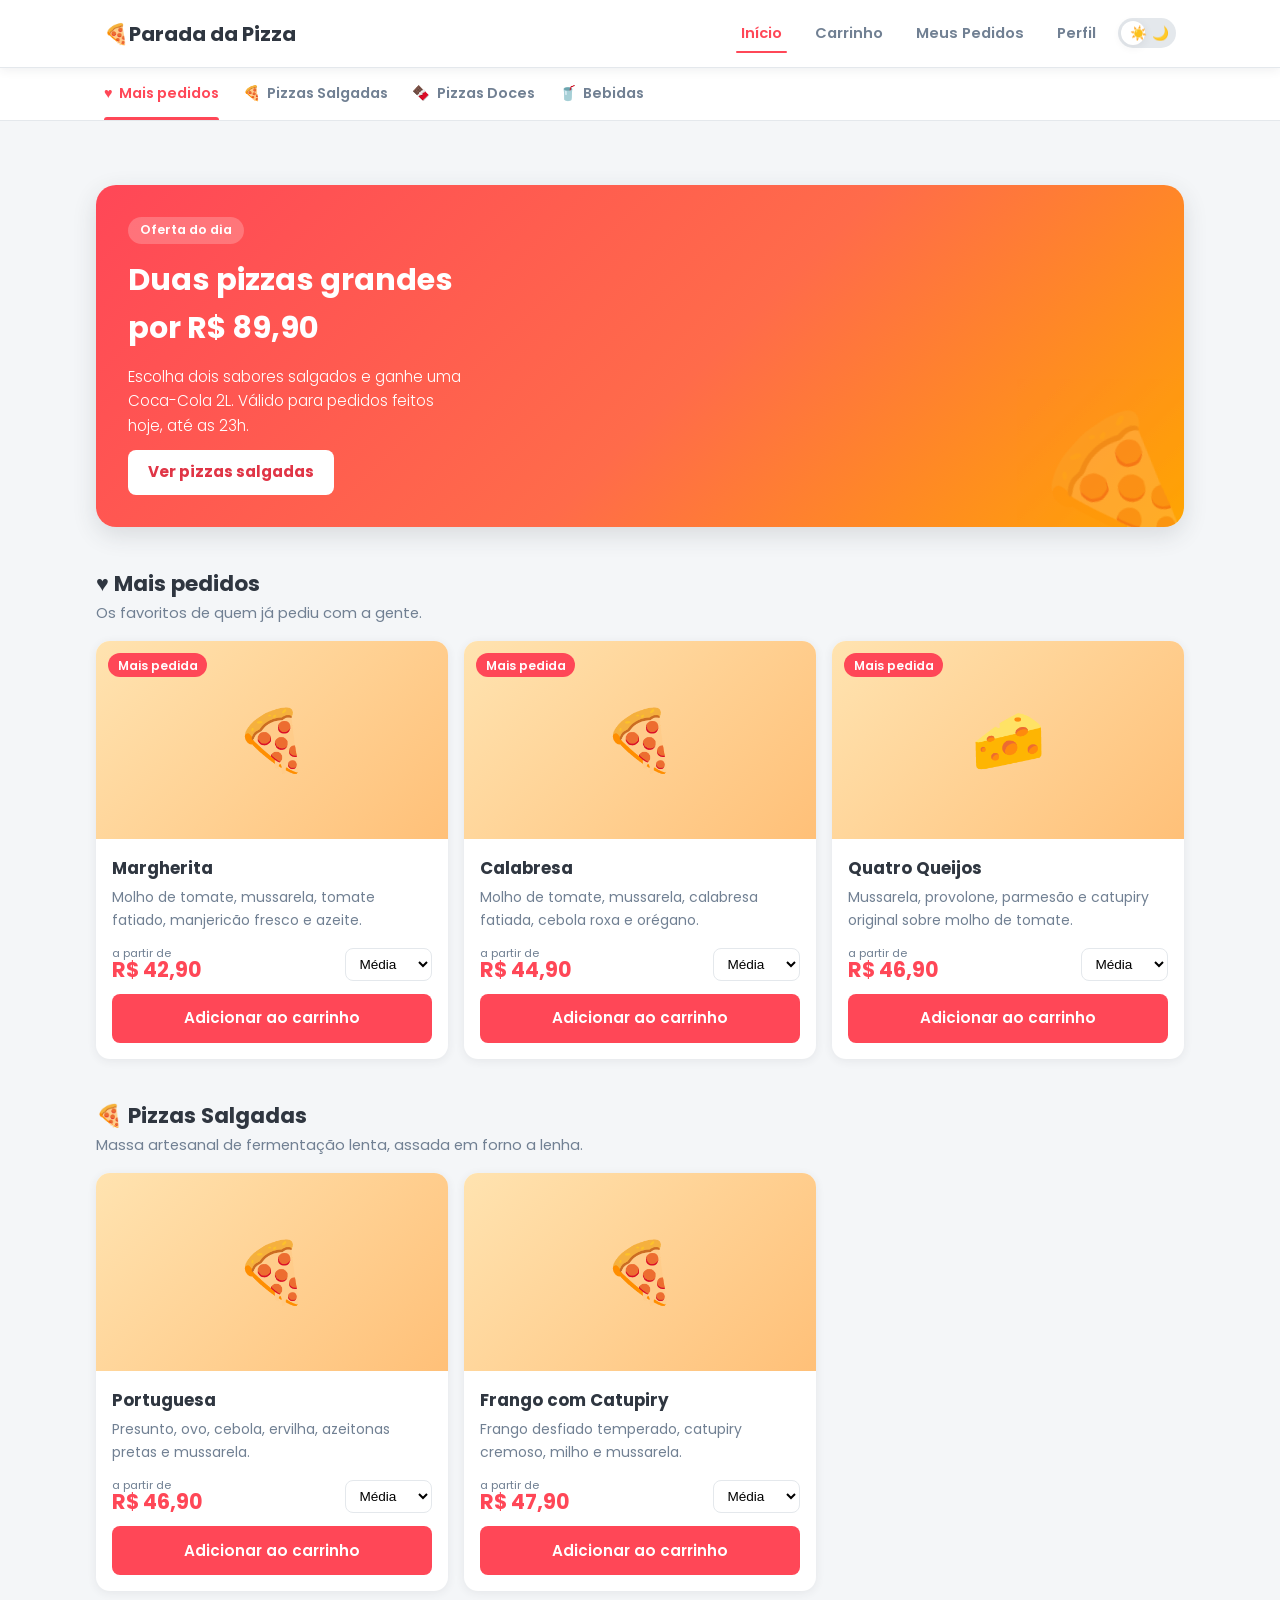
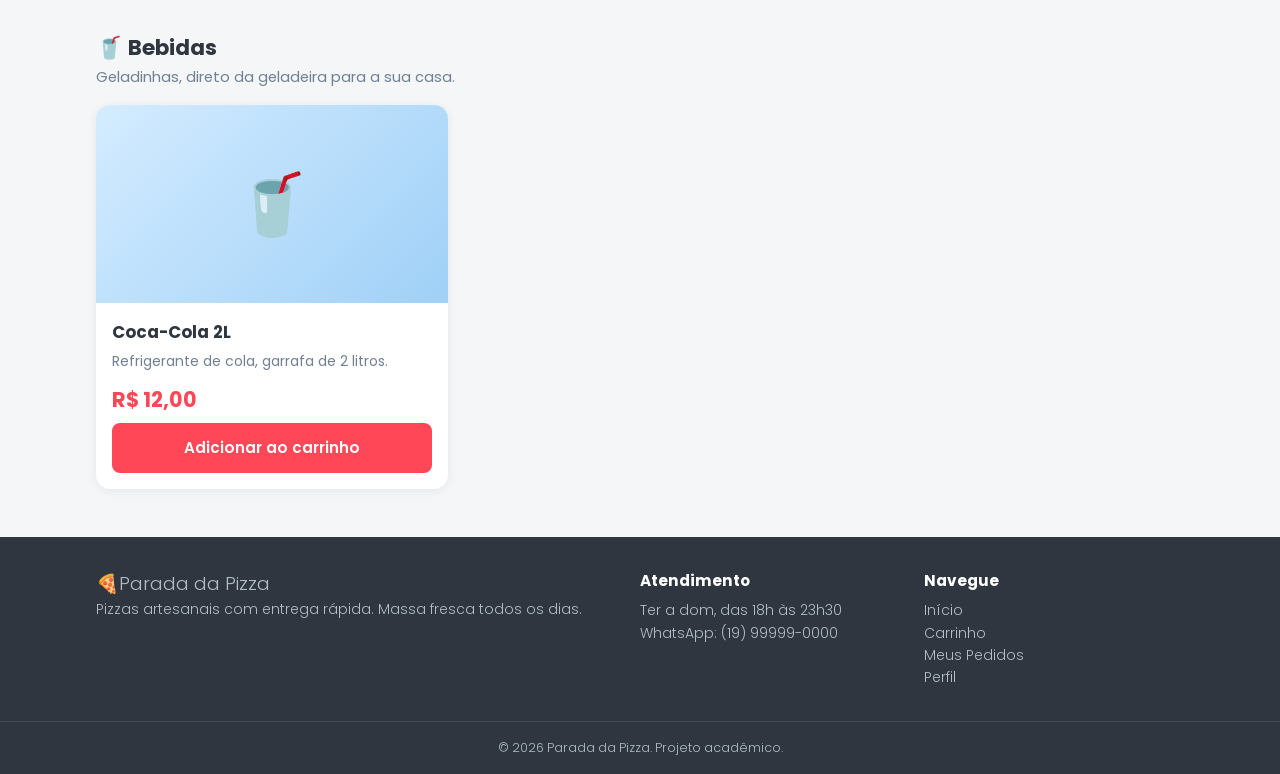
==== Site_Pizzaria/index.html @ c8ff2cda "Pizzaria Versão 2.0" ====
<!DOCTYPE html>
<html lang="pt-BR">

<head>
  <meta charset="UTF-8">
  <meta name="viewport" content="width=device-width, initial-scale=1.0">
  <meta name="description" content="Parada da Pizza - Peça sua pizza favorita com entrega rápida.">
  <title>Parada da Pizza | Cardápio</title>

  <!-- Fonte Poppins (Google Fonts) -->
  <link rel="preconnect" href="https://fonts.googleapis.com">
  <link rel="preconnect" href="https://fonts.gstatic.com" crossorigin>
  <link href="https://fonts.googleapis.com/css2?family=Poppins:wght@300;400;600;700&display=swap" rel="stylesheet">

  <!-- Estilos da aplicação -->
  <link rel="stylesheet" href="style.css">
</head>

<body>

  <!-- =====================================================================
       HEADER / NAVBAR FIXO
       ===================================================================== -->
  <header class="cabecalho">
    <div class="cabecalho__conteudo">
      <a class="logo" href="index.html">🍕Parada da Pizza</a>

      <nav aria-label="Menu principal">
        <ul class="menu__lista">
          <li><a class="menu__link ativo" href="index.html" aria-current="page">Início</a></li>
          <li><a class="menu__link" href="carrinho.html">Carrinho</a></li>
          <li><a class="menu__link" href="pedidos.html">Meus Pedidos</a></li>
          <li><a class="menu__link" href="perfil.html">Perfil</a></li>
          <li class="menu__tema">
            <input type="checkbox" id="tema-escuro" class="tema__input sr-only">
            <label class="tema__botao" for="tema-escuro" title="Alternar tema claro/escuro">
              <span class="sr-only">Alternar tema escuro</span>
              <span aria-hidden="true">☀️</span>
              <span aria-hidden="true">🌙</span>
            </label>
          </li>
        </ul>
      </nav>
    </div>
  </header>

  <!-- =====================================================================
       BARRA DE CATEGORIAS (Rolagem Horizontal estilo iFood)
       ===================================================================== -->
  <nav class="categorias" aria-label="Categorias do cardápio">
    <ul class="categorias__lista">
      <li><a class="categorias__link ativo" href="#mais-pedidos"><span aria-hidden="true">♥</span> Mais pedidos</a></li>
      <li><a class="categorias__link" href="#pizzas-salgadas"><span aria-hidden="true">🍕</span> Pizzas Salgadas</a>
      </li>
      <li><a class="categorias__link" href="#pizzas-doces"><span aria-hidden="true">🍫</span> Pizzas Doces</a></li>
      <li><a class="categorias__link" href="#bebidas"><span aria-hidden="true">🥤</span> Bebidas</a></li>
    </ul>
  </nav>

  <!-- =====================================================================
       CONTEÚDO PRINCIPAL (CARDÁPIO)
       ===================================================================== -->
  <main class="conteudo">

    <!-- BANNER PROMOCIONAL -->
    <section class="banner" aria-labelledby="banner-titulo">
      <span class="banner__selo">Oferta do dia</span>
      <h1 class="banner__titulo" id="banner-titulo">Duas pizzas grandes por R$ 89,90</h1>
      <p class="banner__texto">
        Escolha dois sabores salgados e ganhe uma Coca-Cola 2L. Válido para pedidos feitos hoje, até as 23h.
      </p>
      <a class="banner__cta" href="#pizzas-salgadas">Ver pizzas salgadas</a>
    </section>

    <!-- SEÇÃO: MAIS PEDIDOS -->
    <section class="secao" id="mais-pedidos" aria-labelledby="titulo-mais-pedidos">
      <h2 class="secao__titulo" id="titulo-mais-pedidos">♥ Mais pedidos</h2>
      <p class="secao__subtitulo">Os favoritos de quem já pediu com a gente.</p>

      <div class="produtos-grid">
        <!-- Produto 1 -->
        <article class="produto-card">
          <div class="produto-card__foto" role="img" aria-label="Foto ilustrativa da pizza Margherita">
            <span aria-hidden="true">🍕</span>
            <span class="produto-card__selo">Mais pedida</span>
          </div>
          <div class="produto-card__corpo">
            <h3 class="produto-card__nome">Margherita</h3>
            <p class="produto-card__descricao">Molho de tomate, mussarela, tomate fatiado, manjericão fresco e azeite.
            </p>

            <form class="produto-card__form" action="carrinho.html" method="get">
              <input type="hidden" name="produto_id" value="1">
              <div class="produto-card__linha">
                <p class="produto-card__preco"><small>a partir de</small>R$ 42,90</p>
                <label class="sr-only" for="tam-1">Tamanho</label>
                <select class="select-compacto" id="tam-1" name="tamanho">
                  <option value="media">Média</option>
                  <option value="grande">Grande</option>
                  <option value="familia">Família</option>
                </select>
              </div>
              <button type="submit" class="btn btn--primario btn--bloco">Adicionar ao carrinho</button>
            </form>
          </div>
        </article>

        <!-- Produto 2 -->
        <article class="produto-card">
          <div class="produto-card__foto" role="img" aria-label="Foto ilustrativa da pizza Calabresa">
            <span aria-hidden="true">🍕</span>
            <span class="produto-card__selo">Mais pedida</span>
          </div>
          <div class="produto-card__corpo">
            <h3 class="produto-card__nome">Calabresa</h3>
            <p class="produto-card__descricao">Molho de tomate, mussarela, calabresa fatiada, cebola roxa e orégano.</p>

            <form class="produto-card__form" action="carrinho.html" method="get">
              <input type="hidden" name="produto_id" value="2">
              <div class="produto-card__linha">
                <p class="produto-card__preco"><small>a partir de</small>R$ 44,90</p>
                <label class="sr-only" for="tam-2">Tamanho</label>
                <select class="select-compacto" id="tam-2" name="tamanho">
                  <option value="media">Média</option>
                  <option value="grande">Grande</option>
                  <option value="familia">Família</option>
                </select>
              </div>
              <button type="submit" class="btn btn--primario btn--bloco">Adicionar ao carrinho</button>
            </form>
          </div>
        </article>

        <!-- Produto 3 -->
        <article class="produto-card">
          <div class="produto-card__foto" role="img" aria-label="Foto ilustrativa da pizza Quatro Queijos">
            <span aria-hidden="true">🧀</span>
            <span class="produto-card__selo">Mais pedida</span>
          </div>
          <div class="produto-card__corpo">
            <h3 class="produto-card__nome">Quatro Queijos</h3>
            <p class="produto-card__descricao">Mussarela, provolone, parmesão e catupiry original sobre molho de tomate.
            </p>

            <form class="produto-card__form" action="carrinho.html" method="get">
              <input type="hidden" name="produto_id" value="3">
              <div class="produto-card__linha">
                <p class="produto-card__preco"><small>a partir de</small>R$ 46,90</p>
                <label class="sr-only" for="tam-3">Tamanho</label>
                <select class="select-compacto" id="tam-3" name="tamanho">
                  <option value="media">Média</option>
                  <option value="grande">Grande</option>
                  <option value="familia">Família</option>
                </select>
              </div>
              <button type="submit" class="btn btn--primario btn--bloco">Adicionar ao carrinho</button>
            </form>
          </div>
        </article>
      </div>
    </section>

    <!-- SEÇÃO: PIZZAS SALGADAS -->
    <section class="secao" id="pizzas-salgadas" aria-labelledby="titulo-salgadas">
      <h2 class="secao__titulo" id="titulo-salgadas">🍕 Pizzas Salgadas</h2>
      <p class="secao__subtitulo">Massa artesanal de fermentação lenta, assada em forno a lenha.</p>

      <div class="produtos-grid">
        <!-- Produto 4 -->
        <article class="produto-card">
          <div class="produto-card__foto" role="img" aria-label="Foto ilustrativa da pizza Portuguesa">
            <span aria-hidden="true">🍕</span>
          </div>
          <div class="produto-card__corpo">
            <h3 class="produto-card__nome">Portuguesa</h3>
            <p class="produto-card__descricao">Presunto, ovo, cebola, ervilha, azeitonas pretas e mussarela.</p>

            <form class="produto-card__form" action="carrinho.html" method="get">
              <input type="hidden" name="produto_id" value="4">
              <div class="produto-card__linha">
                <p class="produto-card__preco"><small>a partir de</small>R$ 46,90</p>
                <label class="sr-only" for="tam-4">Tamanho</label>
                <select class="select-compacto" id="tam-4" name="tamanho">
                  <option value="media">Média</option>
                  <option value="grande">Grande</option>
                  <option value="familia">Família</option>
                </select>
              </div>
              <button type="submit" class="btn btn--primario btn--bloco">Adicionar ao carrinho</button>
            </form>
          </div>
        </article>

        <!-- Produto 5 -->
        <article class="produto-card">
          <div class="produto-card__foto" role="img" aria-label="Foto ilustrativa da pizza de Frango com Catupiry">
            <span aria-hidden="true">🍕</span>
          </div>
          <div class="produto-card__corpo">
            <h3 class="produto-card__nome">Frango com Catupiry</h3>
            <p class="produto-card__descricao">Frango desfiado temperado, catupiry cremoso, milho e mussarela.</p>

            <form class="produto-card__form" action="carrinho.html" method="get">
              <input type="hidden" name="produto_id" value="5">
              <div class="produto-card__linha">
                <p class="produto-card__preco"><small>a partir de</small>R$ 47,90</p>
                <label class="sr-only" for="tam-5">Tamanho</label>
                <select class="select-compacto" id="tam-5" name="tamanho">
                  <option value="media">Média</option>
                  <option value="grande">Grande</option>
                  <option value="familia">Família</option>
                </select>
              </div>
              <button type="submit" class="btn btn--primario btn--bloco">Adicionar ao carrinho</button>
            </form>
          </div>
        </article>
      </div>
    </section>

    <!-- SEÇÃO: BEBIDAS -->
    <section class="secao" id="bebidas" aria-labelledby="titulo-bebidas">
      <h2 class="secao__titulo" id="titulo-bebidas">🥤 Bebidas</h2>
      <p class="secao__subtitulo">Geladinhas, direto da geladeira para a sua casa.</p>

      <div class="produtos-grid">
        <!-- Produto 6 -->
        <article class="produto-card">
          <div class="produto-card__foto produto-card__foto--bebida" role="img"
            aria-label="Foto ilustrativa da Coca-Cola 2 litros">
            <span aria-hidden="true">🥤</span>
          </div>
          <div class="produto-card__corpo">
            <h3 class="produto-card__nome">Coca-Cola 2L</h3>
            <p class="produto-card__descricao">Refrigerante de cola, garrafa de 2 litros.</p>

            <form class="produto-card__form" action="carrinho.html" method="get">
              <input type="hidden" name="produto_id" value="10">
              <input type="hidden" name="tamanho" value="unico">
              <p class="produto-card__preco">R$ 12,00</p>
              <button type="submit" class="btn btn--primario btn--bloco">Adicionar ao carrinho</button>
            </form>
          </div>
        </article>
      </div>
    </section>

  </main>

  <!-- =====================================================================
       FOOTER / RODAPÉ
       ===================================================================== -->
  <footer class="rodape">
    <div class="rodape__conteudo">
      <div>
        <p class="rodape__marca">🍕Parada da Pizza</p>
        <p>Pizzas artesanais com entrega rápida. Massa fresca todos os dias.</p>
      </div>
      <div>
        <h3>Atendimento</h3>
        <ul>
          <li>Ter a dom, das 18h às 23h30</li>
          <li>WhatsApp: (19) 99999-0000</li>
        </ul>
      </div>
      <div>
        <h3>Navegue</h3>
        <ul>
          <li><a href="index.html">Início</a></li>
          <li><a href="carrinho.html">Carrinho</a></li>
          <li><a href="pedidos.html">Meus Pedidos</a></li>
          <li><a href="perfil.html">Perfil</a></li>
        </ul>
      </div>
    </div>
    <p class="rodape__direitos">&copy; 2026 Parada da Pizza. Projeto acadêmico.</p>
  </footer>

</body>

</html>
---- Site_Pizzaria/style.css ----
:root {
  --cor-principal: #ff4757;
  --cor-principal-escura: #e03546;
  --cor-principal-suave: #ffe9eb;
  --fundo: #f4f6f8;
  --superficie: #ffffff;
  --texto: #2f3640;
  --texto-suave: #718093;
  --borda: #e4e8ec;
  --raio-sm: 8px;
  --raio-md: 14px;
  --sombra: 0 2px 10px rgba(47, 54, 64, 0.08);
  --altura-header: 96px;
  --largura-max: 1120px;
  --raio-lg: 20px;
  --sombra-forte: 0 8px 24px rgba(47, 54, 64, 0.14);
  --altura-categorias: 52px;
}

*,
*::before,
*::after {
  box-sizing: border-box;
  margin: 0;
  padding: 0;
}

body {
  font-family: 'Poppins', sans-serif;
  font-weight: 400;
  font-size: 1rem;
  line-height: 1.6;
  color: var(--texto);
  background-color: var(--fundo);
  padding-top: var(--altura-header);
}

a {
  color: inherit;
  text-decoration: none;
}

ul {
  list-style: none;
}

.cabecalho {
  position: fixed;
  top: 0;
  left: 0;
  right: 0;
  z-index: 100;
  height: var(--altura-header);
  background-color: var(--superficie);
  border-bottom: 1px solid var(--borda);
  box-shadow: var(--sombra);
}

.cabecalho__conteudo {
  max-width: var(--largura-max);
  height: 100%;
  margin: 0 auto;
  padding: 0 1rem;
  display: flex;
  flex-direction: column;
  align-items: center;
  justify-content: center;
  gap: 0.15rem;
}

.logo {
  font-size: 1.25rem;
  font-weight: 700;
}

.menu__lista {
  display: flex;
  gap: 0.25rem;
}

.menu__link {
  position: relative;
  display: block;
  padding: 0.4rem 0.6rem;
  font-size: 0.82rem;
  font-weight: 600;
  color: var(--texto-suave);
  transition: color 0.2s ease;
}

.menu__link:hover,
.menu__link.ativo {
  color: var(--cor-principal);
}

.menu__link::after {
  content: '';
  position: absolute;
  left: 0.6rem;
  right: 0.6rem;
  bottom: 0;
  height: 2px;
  border-radius: 2px;
  background-color: var(--cor-principal);
  transform: scaleX(0);
  transition: transform 0.2s ease;
}

.menu__link.ativo::after,
.menu__link:hover::after {
  transform: scaleX(1);
}

.conteudo {
  max-width: var(--largura-max);
  margin: 0 auto;
  padding: 3rem 1rem;
  min-height: calc(100vh - var(--altura-header) - 250px);
}

.boas-vindas {
  background-color: var(--superficie);
  padding: 2rem;
  border-radius: var(--raio-md);
  box-shadow: var(--sombra);
  text-align: center;
}

.boas-vindas h1 {
  font-size: 1.5rem;
  margin-bottom: 0.5rem;
  color: var(--cor-principal);
}

.boas-vindas p {
  color: var(--texto-suave);
}

.rodape {
  background-color: var(--texto);
  color: #dfe4ea;
  font-size: 0.875rem;
}

.rodape__conteudo {
  max-width: var(--largura-max);
  margin: 0 auto;
  padding: 2rem 1rem;
  display: grid;
  grid-template-columns: 1fr;
  gap: 1.5rem;
}

.rodape__marca {
  font-size: 1.15rem;
  font-weight: 700;
  color: #ffffff;
}

.rodape h3 {
  margin-bottom: 0.4rem;
  font-size: 0.95rem;
  color: #ffffff;
}

.rodape p,
.rodape li {
  color: #b2bec3;
  font-weight: 300;
}

.rodape a:hover {
  color: #ffffff;
  text-decoration: underline;
}

.rodape__direitos {
  padding: 1rem;
  text-align: center;
  font-size: 0.78rem;
  color: #b2bec3;
  border-top: 1px solid rgba(255, 255, 255, 0.1);
}

@media (min-width: 600px) {
  .rodape__conteudo {
    grid-template-columns: 2fr 1fr 1fr;
  }
}

@media (min-width: 720px) {
  :root {
    --altura-header: 68px;
  }

  .cabecalho__conteudo {
    flex-direction: row;
    justify-content: space-between;
    padding: 0 1.5rem;
  }

  .menu__link {
    padding: 0.5rem 0.9rem;
    font-size: 0.92rem;
  }
}

/* ==========================================================================
   05. BARRA DE CATEGORIAS (estilo iFood)
   Fica grudada logo abaixo do header fixo.
   ========================================================================== */
.categorias {
  position: sticky;
  top: var(--altura-header);
  z-index: 90;
  background-color: var(--superficie);
  border-bottom: 1px solid var(--borda);
}

.categorias__lista {
  max-width: var(--largura-max);
  margin: 0 auto;
  padding: 0 1rem;
  display: flex;
  gap: 1.5rem;
  overflow-x: auto;                 /* rolagem horizontal */
  scroll-behavior: smooth;
  -webkit-overflow-scrolling: touch;
  scrollbar-width: none;            /* Firefox */
}

.categorias__lista::-webkit-scrollbar {
  display: none;                    /* Chrome, Safari e Edge */
}

.categorias__link {
  position: relative;
  flex: 0 0 auto;                   /* impede encolhimento das abas */
  display: inline-flex;
  align-items: center;
  gap: 0.4rem;
  height: var(--altura-categorias);
  font-size: 0.9rem;
  font-weight: 600;
  color: var(--texto-suave);
  white-space: nowrap;
  transition: color 0.2s ease;
}

/* Linha indicadora colorida sob a aba selecionada */
.categorias__link::after {
  content: '';
  position: absolute;
  left: 0;
  right: 0;
  bottom: 0;
  height: 3px;
  border-radius: 3px 3px 0 0;
  background-color: var(--cor-principal);
  transform: scaleX(0);
  transition: transform 0.25s ease;
}

.categorias__link:hover,
.categorias__link.ativo {
  color: var(--cor-principal);
}

.categorias__link:hover::after,
.categorias__link.ativo::after {
  transform: scaleX(1);
}


/* ==========================================================================
   08. BANNER PROMOCIONAL
   ========================================================================== */
.banner {
  position: relative;
  overflow: hidden;
  display: flex;
  flex-direction: column;
  align-items: flex-start;
  gap: 0.75rem;
  padding: 1.5rem;
  border-radius: var(--raio-lg);
  color: #ffffff;
  background: linear-gradient(135deg, #ff4757 0%, #ff6b4a 55%, #ffa502 100%);
  box-shadow: 0 8px 24px rgba(47, 54, 64, 0.14);
  margin-top: 1rem;
}

.banner::after {
  content: '🍕';
  position: absolute;
  right: -0.5rem;
  bottom: -1.5rem;
  font-size: 8rem;
  line-height: 1;
  opacity: 0.25;
  transform: rotate(-15deg);
  pointer-events: none;
}

.banner__selo {
  padding: 0.2rem 0.75rem;
  border-radius: 999px;
  background-color: rgba(255, 255, 255, 0.22);
  font-size: 0.8rem;
  font-weight: 600;
}

.banner__titulo {
  font-size: 1.5rem;
  max-width: 18ch;
}

.banner__texto {
  max-width: 38ch;
  font-size: 0.95rem;
  font-weight: 300;
}

.banner__cta {
  position: relative;
  z-index: 1;
  padding: 0.65rem 1.25rem;
  border-radius: var(--raio-sm);
  background-color: #ffffff;
  color: var(--cor-principal-escura);
  font-weight: 700;
  font-size: 0.95rem;
  transition: transform 0.2s ease;
}

.banner__cta:hover {
  transform: translateY(-2px);
}

/* Ajustes de Media Query para telas maiores */
@media (min-width: 600px) {
  .banner {
    padding: 2rem;
  }
  .banner__titulo {
    font-size: 1.9rem;
  }
}

@media (min-width: 720px) {
  .categorias__lista {
    padding: 0 1.5rem;
  }
}

/* ==========================================================================
   09. GRID DO CARDÁPIO (cards de produto)
   Mobile: 1 coluna | Tablet: 2 colunas | Desktop: 3 colunas
   ========================================================================== */
.produtos-grid {
  display: grid;
  grid-template-columns: 1fr;
  gap: 1rem;
}

.produto-card {
  display: flex;
  flex-direction: column;
  overflow: hidden;
  background-color: var(--superficie);
  border-radius: var(--raio-md);
  box-shadow: var(--sombra);
  transition: transform 0.2s ease, box-shadow 0.2s ease;
}

.produto-card:hover {
  transform: translateY(-3px);
  box-shadow: var(--sombra-forte);
}

/* Placeholder da foto do produto */
.produto-card__foto {
  position: relative;
  display: grid;
  place-items: center;
  aspect-ratio: 16 / 9;
  font-size: 3.75rem;
  background: linear-gradient(135deg, #ffe3b0, #ffc078);
}

.produto-card__foto--doce {
  background: linear-gradient(135deg, #ffd6e0, #f5a3b8);
}

.produto-card__foto--bebida {
  background: linear-gradient(135deg, #d4ecff, #9fd0f7);
}

.produto-card__selo {
  position: absolute;
  top: 0.75rem;
  left: 0.75rem;
  padding: 0.15rem 0.6rem;
  border-radius: 999px;
  background-color: var(--cor-principal);
  color: #ffffff;
  font-size: 0.75rem;
  font-weight: 600;
}

.produto-card__corpo {
  display: flex;
  flex-direction: column;
  flex: 1;
  padding: 1rem;
}

.produto-card__nome {
  font-size: 1.05rem;
}

.produto-card__descricao {
  margin: 0.25rem 0 1rem;
  color: var(--texto-suave);
  font-size: 0.875rem;
}

.produto-card__form {
  margin-top: auto;
  display: flex;
  flex-direction: column;
  gap: 0.75rem;
}

.produto-card__linha {
  display: flex;
  align-items: center;
  justify-content: space-between;
  gap: 0.75rem;
}

.produto-card__preco {
  font-size: 1.3rem;
  font-weight: 700;
  color: var(--cor-principal);
  line-height: 1.1;
}

.produto-card__preco small {
  display: block;
  font-size: 0.7rem;
  font-weight: 400;
  color: var(--texto-suave);
}


/* ==========================================================================
   10. SELECTS COMPACTOS (usados nos cards de produto)
   ========================================================================== */
.select-compacto {
  width: auto;
  padding: 0.45rem 0.6rem;
  border: 1.5px solid var(--borda);
  border-radius: var(--raio-sm);
  background-color: var(--superficie);
  font-size: 0.85rem;
  transition: border-color 0.2s ease, box-shadow 0.2s ease;
}

.select-compacto:focus {
  outline: none;
  border-color: var(--cor-principal);
  box-shadow: 0 0 0 3px var(--cor-principal-suave);
}

/* ==========================================================================
   10.1 BASE COMPARTILHADA (utilitários, cartões, formulários e botões)
   Classes usadas por carrinho.html, pedidos.html e perfil.html.
   ========================================================================== */
.sr-only {
  position: absolute;
  width: 1px;
  height: 1px;
  padding: 0;
  margin: -1px;
  overflow: hidden;
  clip: rect(0, 0, 0, 0);
  white-space: nowrap;
  border: 0;
}

.pagina-titulo {
  margin-bottom: 1.5rem;
}

.pagina-titulo h1 {
  font-size: 1.6rem;
  line-height: 1.25;
}

.pagina-titulo p {
  margin-top: 0.25rem;
  color: var(--texto-suave);
}

.secao {
  margin-top: 2.5rem;
  scroll-margin-top: calc(var(--altura-header) + var(--altura-categorias) + 1rem);
}

.secao__titulo {
  font-size: 1.35rem;
}

.secao__subtitulo {
  margin-bottom: 1rem;
  color: var(--texto-suave);
  font-size: 0.92rem;
}

.cartao {
  padding: 1.25rem;
  background-color: var(--superficie);
  border-radius: var(--raio-md);
  box-shadow: var(--sombra);
}

.subtitulo-bloco {
  margin-bottom: 1rem;
  font-size: 1.05rem;
  font-weight: 700;
}

/* ----- Campos de formulário ----- */
.campo {
  display: flex;
  flex-direction: column;
  gap: 0.35rem;
}

.campo label {
  font-size: 0.85rem;
  font-weight: 600;
}

.campo input,
.campo select,
.campo textarea {
  width: 100%;
  padding: 0.7rem 0.85rem;
  border: 1.5px solid var(--borda);
  border-radius: var(--raio-sm);
  background-color: var(--superficie);
  font: inherit;
  font-size: 0.92rem;
  color: var(--texto);
  transition: border-color 0.2s ease, box-shadow 0.2s ease;
}

.campo textarea {
  min-height: 96px;
  resize: vertical;
}

.campo input:focus,
.campo select:focus,
.campo textarea:focus {
  outline: none;
  border-color: var(--cor-principal);
  box-shadow: 0 0 0 3px var(--cor-principal-suave);
}

.campo small {
  font-size: 0.78rem;
  color: var(--texto-suave);
}

/* ----- Botões ----- */
.btn {
  display: inline-flex;
  align-items: center;
  justify-content: center;
  gap: 0.4rem;
  padding: 0.65rem 1.25rem;
  border: 2px solid transparent;
  border-radius: var(--raio-sm);
  font: inherit;
  font-size: 0.95rem;
  font-weight: 600;
  cursor: pointer;
  transition: background-color 0.2s ease, border-color 0.2s ease, color 0.2s ease, transform 0.2s ease;
}

.btn:focus-visible {
  outline: 3px solid var(--cor-principal-suave);
  outline-offset: 2px;
}

.btn--primario {
  background-color: var(--cor-principal);
  color: #ffffff;
}

.btn--primario:hover {
  background-color: var(--cor-principal-escura);
}

.btn--secundario {
  background-color: transparent;
  border-color: var(--cor-principal);
  color: var(--cor-principal);
}

.btn--secundario:hover {
  background-color: var(--cor-principal-suave);
}

.btn--neutro {
  background-color: transparent;
  border-color: var(--borda);
  color: var(--texto-suave);
}

.btn--neutro:hover {
  border-color: var(--texto-suave);
  color: var(--texto);
}

.btn--bloco {
  width: 100%;
}

.btn--grande {
  padding: 0.9rem 1.5rem;
  font-size: 1.05rem;
}

.btn--pequeno {
  padding: 0.4rem 0.9rem;
  font-size: 0.82rem;
}

/* ==========================================================================
   11. CARRINHO (carrinho.html)
   ========================================================================== */
.carrinho-layout {
  display: grid;
  grid-template-columns: 1fr;
  gap: 1.25rem;
}

.carrinho-coluna {
  display: flex;
  flex-direction: column;
  gap: 1.25rem;
}

/* ----- Lista de itens do carrinho ----- */
.lista-itens {
  display: flex;
  flex-direction: column;
  gap: 0.75rem;
}

/* Mobile: 2 linhas  ->  [foto | info]  /  [quantidade | subtotal] */
.item-carrinho {
  display: grid;
  grid-template-columns: 72px 1fr;
  grid-template-areas:
    "foto info"
    "qtd  subtotal";
  gap: 0.75rem 1rem;
  align-items: center;
  padding: 0.9rem;
  border: 1px solid var(--borda);
  border-radius: var(--raio-md);
}

.item-carrinho__foto {
  grid-area: foto;
  display: grid;
  place-items: center;
  width: 72px;
  height: 72px;
  border-radius: var(--raio-sm);
  font-size: 2.25rem;
  background: linear-gradient(135deg, #ffe3b0, #ffc078);
}

.item-carrinho__foto--bebida {
  background: linear-gradient(135deg, #d4ecff, #9fd0f7);
}

.item-carrinho__info {
  grid-area: info;
}

.item-carrinho__nome {
  font-size: 1rem;
  font-weight: 600;
}

.item-carrinho__tamanho {
  margin-top: 0.2rem;
  display: flex;
  align-items: center;
  gap: 0.5rem;
  font-size: 0.82rem;
  color: var(--texto-suave);
}

.item-carrinho__remover {
  display: inline-block;
  margin-top: 0.35rem;
  font-size: 0.8rem;
  font-weight: 600;
  color: var(--cor-principal);
}

.item-carrinho__remover:hover {
  text-decoration: underline;
}

.item-carrinho__qtd {
  grid-area: qtd;
  display: flex;
  align-items: center;
  gap: 0.5rem;
  font-size: 0.85rem;
}

.item-carrinho__qtd input {
  width: 4.25rem;
  padding: 0.45rem 0.5rem;
  border: 1.5px solid var(--borda);
  border-radius: var(--raio-sm);
  text-align: center;
}

.item-carrinho__qtd input:focus {
  outline: none;
  border-color: var(--cor-principal);
  box-shadow: 0 0 0 3px var(--cor-principal-suave);
}

.item-carrinho__subtotal {
  grid-area: subtotal;
  justify-self: end;
  text-align: right;
  font-size: 1.05rem;
  font-weight: 700;
}

.item-carrinho__subtotal small {
  display: block;
  font-size: 0.72rem;
  font-weight: 400;
  color: var(--texto-suave);
}

.link-continuar {
  display: inline-block;
  margin-top: 1rem;
  font-size: 0.9rem;
  font-weight: 600;
  color: var(--cor-principal);
}

.link-continuar:hover {
  text-decoration: underline;
}

/* ----- Endereço de entrega (resumo no topo) ----- */
.entrega-info {
  display: flex;
  flex-wrap: wrap;
  align-items: center;
  justify-content: space-between;
  gap: 0.5rem;
  font-size: 0.9rem;
}

.entrega-info strong {
  display: block;
}

.entrega-info span {
  color: var(--texto-suave);
}

.entrega-info a {
  font-weight: 600;
  color: var(--cor-principal);
}

/* ----- Forma de pagamento ----- */
.pagamento__opcoes {
  display: flex;
  flex-direction: column;
  gap: 0.6rem;
  border: 0;
}

.pagamento__opcoes legend {
  margin-bottom: 0.75rem;
  padding: 0;
  font-size: 1.05rem;
  font-weight: 700;
}

.opcao-pagamento {
  display: flex;
  align-items: center;
  gap: 0.75rem;
  padding: 0.8rem 1rem;
  border: 1.5px solid var(--borda);
  border-radius: var(--raio-sm);
  cursor: pointer;
  font-weight: 600;
  transition: border-color 0.2s ease, background-color 0.2s ease;
}

.opcao-pagamento input {
  width: 1.1rem;
  height: 1.1rem;
  accent-color: var(--cor-principal);
}

.opcao-pagamento small {
  display: block;
  font-weight: 400;
  color: var(--texto-suave);
  font-size: 0.78rem;
}

/* Destaca a opção selecionada */
.opcao-pagamento:has(input:checked) {
  border-color: var(--cor-principal);
  background-color: var(--cor-principal-suave);
}

/* Campo de troco condicional */
.campo-troco {
  display: none;
  margin-top: 0.25rem;
}

.pagamento:has(#pg-dinheiro:checked) .campo-troco {
  display: flex;
}

/* ----- Resumo financeiro ----- */
.resumo__linha {
  display: flex;
  justify-content: space-between;
  padding: 0.45rem 0;
  font-size: 0.95rem;
}

.resumo__linha dt {
  color: var(--texto-suave);
}

.resumo__linha dd {
  font-weight: 600;
}

.resumo__total {
  margin-top: 0.5rem;
  padding-top: 0.9rem;
  border-top: 2px dashed var(--borda);
  font-size: 1.2rem;
}

.resumo__total dt {
  color: var(--texto);
  font-weight: 700;
}

.resumo__total dd {
  color: var(--cor-principal);
  font-weight: 700;
}

.resumo__nota {
  margin-top: 0.75rem;
  text-align: center;
  font-size: 0.78rem;
  color: var(--texto-suave);
}

/* ----- Ajustes Responsivos do Carrinho (Media Queries) ----- */
@media (min-width: 600px) {
  .item-carrinho {
    grid-template-columns: 80px 1fr auto 110px;
    grid-template-areas: "foto info qtd subtotal";
  }

  .item-carrinho__foto {
    width: 80px;
    height: 80px;
  }
}

@media (min-width: 960px) {
  .carrinho-layout {
    grid-template-columns: 1fr 360px;
    align-items: start;
  }

  .resumo-lateral {
    position: sticky;
    top: calc(var(--altura-header) + 1.25rem);
  }
}

/* ==========================================================================
   09.1 GRID DO CARDÁPIO - colunas por tamanho de tela
   ========================================================================== */
@media (min-width: 600px) {
  .produtos-grid {
    grid-template-columns: repeat(2, 1fr);
  }
}

@media (min-width: 960px) {
  .produtos-grid {
    grid-template-columns: repeat(3, 1fr);
  }
}

/* ==========================================================================
   12. MEUS PEDIDOS (pedidos.html)
   ========================================================================== */
.pedidos {
  display: flex;
  flex-direction: column;
  gap: 1.25rem;
}

/* ----- Filtros (somente CSS: radios + :has) ----- */
.pedidos__filtros {
  min-width: 0;
  border: 0;
  display: flex;
  gap: 0.5rem;
  overflow-x: auto;
  scrollbar-width: none;
}

.pedidos__filtros::-webkit-scrollbar {
  display: none;
}

.filtro {
  flex: 0 0 auto;
  padding: 0.45rem 1rem;
  border: 1.5px solid var(--borda);
  border-radius: 999px;
  background-color: var(--superficie);
  font-size: 0.85rem;
  font-weight: 600;
  color: var(--texto-suave);
  cursor: pointer;
  transition: border-color 0.2s ease, background-color 0.2s ease, color 0.2s ease;
}

.filtro:hover {
  color: var(--cor-principal);
}

.filtro:has(input:checked) {
  border-color: var(--cor-principal);
  background-color: var(--cor-principal);
  color: #ffffff;
}

.filtro:has(input:focus-visible) {
  box-shadow: 0 0 0 3px var(--cor-principal-suave);
}

.pedidos:has(#filtro-andamento:checked) .pedido:not([data-status="andamento"]),
.pedidos:has(#filtro-entregue:checked) .pedido:not([data-status="entregue"]),
.pedidos:has(#filtro-cancelado:checked) .pedido:not([data-status="cancelado"]) {
  display: none;
}

.pedidos__lista {
  display: flex;
  flex-direction: column;
  gap: 1.25rem;
}

/* ----- Cartão de pedido ----- */
.pedido__cabecalho {
  display: flex;
  flex-wrap: wrap;
  align-items: center;
  justify-content: space-between;
  gap: 0.5rem;
  padding-bottom: 0.9rem;
  border-bottom: 1px solid var(--borda);
}

.pedido__numero {
  font-size: 1.05rem;
  font-weight: 700;
}

.pedido__data {
  display: block;
  font-size: 0.82rem;
  font-weight: 400;
  color: var(--texto-suave);
}

.selo-status {
  padding: 0.2rem 0.8rem;
  border-radius: 999px;
  font-size: 0.78rem;
  font-weight: 600;
}

.selo-status--andamento {
  background-color: #fff3dc;
  color: #b36b00;
}

.selo-status--entregue {
  background-color: #e3f9ec;
  color: #1e8a4c;
}

.selo-status--cancelado {
  background-color: var(--cor-principal-suave);
  color: var(--cor-principal-escura);
}

/* ----- Linha do tempo do pedido ----- */
.etapas {
  display: grid;
  grid-template-columns: repeat(4, 1fr);
  margin: 1.25rem 0 0.5rem;
}

.etapas li {
  position: relative;
  padding-top: 2rem;
  text-align: center;
  font-size: 0.74rem;
  font-weight: 600;
  line-height: 1.3;
  color: var(--texto-suave);
}

.etapas li::before {
  content: '';
  position: absolute;
  top: 0;
  left: 50%;
  z-index: 1;
  width: 22px;
  height: 22px;
  border-radius: 50%;
  background-color: var(--borda);
  color: #ffffff;
  font-size: 0.7rem;
  line-height: 22px;
  transform: translateX(-50%);
}

.etapas li::after {
  content: '';
  position: absolute;
  top: 10px;
  left: -50%;
  width: 100%;
  height: 2px;
  background-color: var(--borda);
}

.etapas li:first-child::after {
  display: none;
}

.etapa--ok {
  color: var(--texto);
}

.etapa--ok::before {
  content: '✓';
  background-color: #2ed573;
}

.etapa--ok::after,
.etapa--atual::after {
  background-color: #2ed573;
}

.etapa--atual {
  color: var(--cor-principal);
}

.etapa--atual::before {
  background-color: var(--cor-principal);
  box-shadow: 0 0 0 4px var(--cor-principal-suave);
}

.pedido__aviso {
  margin: 1rem 0 0.5rem;
  padding: 0.7rem 0.9rem;
  border-radius: var(--raio-sm);
  background-color: var(--fundo);
  font-size: 0.85rem;
  color: var(--texto-suave);
}

/* ----- Itens e resumo do pedido ----- */
.pedido__corpo {
  display: grid;
  grid-template-columns: 1fr;
  gap: 1rem;
  margin-top: 0.75rem;
}

.pedido__itens li {
  display: flex;
  justify-content: space-between;
  gap: 1rem;
  padding: 0.4rem 0;
  font-size: 0.92rem;
}

.pedido__itens small {
  display: block;
  font-size: 0.78rem;
  color: var(--texto-suave);
}

.pedido__itens span:last-child {
  font-weight: 600;
  white-space: nowrap;
}

.pedido__detalhes {
  padding: 0.9rem;
  border-radius: var(--raio-sm);
  background-color: var(--fundo);
  font-size: 0.85rem;
}

.pedido__detalhes div {
  display: flex;
  justify-content: space-between;
  gap: 1rem;
  padding: 0.2rem 0;
}

.pedido__detalhes dt {
  color: var(--texto-suave);
}

.pedido__detalhes dd {
  font-weight: 600;
  text-align: right;
}

.pedido__detalhes .pedido__total {
  margin-top: 0.4rem;
  padding-top: 0.6rem;
  border-top: 2px dashed var(--borda);
  font-size: 1rem;
}

.pedido__total dd {
  color: var(--cor-principal);
  font-weight: 700;
}

.pedido__acoes {
  display: flex;
  flex-wrap: wrap;
  gap: 0.5rem;
  margin-top: 1rem;
}

/* ==========================================================================
   13. PERFIL (perfil.html)
   ========================================================================== */
.perfil-layout {
  display: grid;
  grid-template-columns: 1fr;
  gap: 1.25rem;
}

.perfil-coluna {
  display: flex;
  flex-direction: column;
  gap: 1.25rem;
}

.form-grid {
  display: grid;
  grid-template-columns: 1fr;
  gap: 1rem;
}

.campo--cheio {
  grid-column: 1 / -1;
}

.form-acoes {
  display: flex;
  flex-wrap: wrap;
  gap: 0.5rem;
  margin-top: 1.25rem;
}

/* ----- Cartão do usuário ----- */
.perfil-usuario {
  text-align: center;
}

.avatar {
  display: grid;
  place-items: center;
  width: 88px;
  height: 88px;
  margin: 0 auto 0.75rem;
  border-radius: 50%;
  background: linear-gradient(135deg, #ff4757 0%, #ff6b4a 55%, #ffa502 100%);
  color: #ffffff;
  font-size: 2rem;
  font-weight: 700;
}

.perfil-usuario h2 {
  font-size: 1.15rem;
}

.perfil-usuario p {
  font-size: 0.85rem;
  color: var(--texto-suave);
}

.perfil-estatisticas {
  display: flex;
  justify-content: space-around;
  margin-top: 1rem;
  padding-top: 1rem;
  border-top: 1px solid var(--borda);
}

.perfil-estatisticas strong {
  display: block;
  font-size: 1.25rem;
  color: var(--cor-principal);
}

.perfil-estatisticas span {
  font-size: 0.78rem;
  color: var(--texto-suave);
}

/* ----- Endereços ----- */
.enderecos-lista {
  display: flex;
  flex-direction: column;
  gap: 0.6rem;
  border: 0;
}

.enderecos-lista .opcao-pagamento {
  align-items: flex-start;
}

.endereco__acoes {
  margin-left: auto;
  align-self: center;
  font-size: 0.8rem;
  font-weight: 600;
  color: var(--cor-principal);
}

.endereco__acoes:hover {
  text-decoration: underline;
}

.novo-endereco {
  margin-top: 1rem;
  padding-top: 1rem;
  border-top: 1px solid var(--borda);
}

.novo-endereco summary {
  cursor: pointer;
  font-size: 0.92rem;
  font-weight: 600;
  color: var(--cor-principal);
}

.novo-endereco summary:hover {
  text-decoration: underline;
}

.novo-endereco[open] summary {
  margin-bottom: 1rem;
}

/* ----- Preferências ----- */
.opcao-check {
  display: flex;
  align-items: flex-start;
  gap: 0.7rem;
  padding: 0.5rem 0;
  font-size: 0.9rem;
  font-weight: 600;
  cursor: pointer;
}

.opcao-check input {
  width: 1.1rem;
  height: 1.1rem;
  margin-top: 0.2rem;
  accent-color: var(--cor-principal);
}

.opcao-check small {
  display: block;
  font-weight: 400;
  font-size: 0.78rem;
  color: var(--texto-suave);
}

.conta-acoes {
  display: flex;
  flex-direction: column;
  gap: 0.6rem;
}

/* ----- Ajustes Responsivos (Pedidos e Perfil) ----- */
@media (min-width: 600px) {
  .form-grid {
    grid-template-columns: repeat(2, 1fr);
  }
}

@media (min-width: 720px) {
  .pedido__corpo {
    grid-template-columns: 1.4fr 1fr;
    gap: 1.5rem;
  }

  .etapas li {
    font-size: 0.82rem;
  }
}

@media (min-width: 960px) {
  .perfil-layout {
    grid-template-columns: 1fr 360px;
    align-items: start;
  }

  .perfil-lateral {
    position: sticky;
    top: calc(var(--altura-header) + 1.25rem);
  }
}


/* ==========================================================================
   14. MODO ESCURO COM BOTÃO (somente CSS, sem JavaScript)
   Um checkbox escondido (#tema-escuro) guarda o estado; o seletor :has()
   aplica o tema escuro na página inteira quando ele está marcado.
   O <label> do checkbox é o botão com ☀️ (claro) e 🌙 (escuro).
   ========================================================================== */
.menu__tema {
  display: flex;
  align-items: center;
  margin-left: 0.25rem;
}

.tema__botao {
  position: relative;
  display: inline-flex;
  align-items: center;
  justify-content: space-between;
  width: 58px;
  height: 30px;
  padding: 0 7px;
  border-radius: 999px;
  background-color: var(--borda);
  font-size: 0.85rem;
  line-height: 1;
  cursor: pointer;
  user-select: none;
  transition: background-color 0.25s ease;
}

/* Bolinha que desliza para trás do ícone ativo */
.tema__botao::before {
  content: '';
  position: absolute;
  top: 3px;
  left: 3px;
  width: 24px;
  height: 24px;
  border-radius: 50%;
  background-color: var(--superficie);
  box-shadow: var(--sombra);
  transition: transform 0.25s ease;
}

.tema__botao span {
  position: relative;
  z-index: 1;
}

.tema__input:checked + .tema__botao::before {
  transform: translateX(28px);
}

.tema__input:focus-visible + .tema__botao {
  outline: 3px solid var(--cor-principal-suave);
  outline-offset: 2px;
}

/* ----- Tema escuro: troca as variáveis e corrige cores fixas ----- */
:root:has(#tema-escuro:checked) {
  color-scheme: dark;          /* barras de rolagem e controles nativos escuros */
  --fundo: #121417;
  --superficie: #1d2126;
  --texto: #e8eaed;
  --texto-suave: #9aa5b1;
  --borda: #30363d;
  --cor-principal-suave: rgba(255, 71, 87, 0.16);
  --sombra: 0 2px 10px rgba(0, 0, 0, 0.45);
  --sombra-forte: 0 8px 24px rgba(0, 0, 0, 0.55);
}

/* Rodapé usava var(--texto) como fundo: no escuro ficaria claro */
:root:has(#tema-escuro:checked) .rodape {
  background-color: #0c0e10;
  border-top: 1px solid var(--borda);
}

:root:has(#tema-escuro:checked) .produto-card__foto,
:root:has(#tema-escuro:checked) .item-carrinho__foto {
  background: linear-gradient(135deg, #7a5420, #5c3a12);
}

:root:has(#tema-escuro:checked) .produto-card__foto--doce {
  background: linear-gradient(135deg, #6b2a3d, #4a1c2b);
}

:root:has(#tema-escuro:checked) .produto-card__foto--bebida,
:root:has(#tema-escuro:checked) .item-carrinho__foto--bebida {
  background: linear-gradient(135deg, #1f4668, #153148);
}

:root:has(#tema-escuro:checked) .selo-status--andamento {
  background-color: rgba(255, 165, 2, 0.16);
  color: #ffb84d;
}

:root:has(#tema-escuro:checked) .selo-status--entregue {
  background-color: rgba(46, 213, 115, 0.16);
  color: #4cdc8c;
}

:root:has(#tema-escuro:checked) .selo-status--cancelado {
  background-color: rgba(255, 71, 87, 0.16);
  color: #ff7a87;
}

/* Campos que não definiam cor/fundo próprios */
:root:has(#tema-escuro:checked) .select-compacto,
:root:has(#tema-escuro:checked) .item-carrinho__qtd input {
  background-color: var(--superficie);
  color: var(--texto);
}

:root:has(#tema-escuro:checked) .banner {
  box-shadow: 0 8px 24px rgba(0, 0, 0, 0.5);
}

/* ----- Aviso de erro (ex.: pedido não finalizado) ----- */
.alerta {
  margin-bottom: 1.25rem;
  padding: 0.8rem 1rem;
  border-radius: var(--raio-sm);
  font-size: 0.92rem;
  font-weight: 600;
}

.alerta--erro {
  background-color: var(--cor-principal-suave);
  border: 1.5px solid var(--cor-principal);
  color: var(--cor-principal-escura);
}

:root:has(#tema-escuro:checked) .alerta--erro {
  color: #ff7a87;
}

/* ----- Controles de quantidade (− / +) e ações da lista do carrinho ----- */
.qtd-btn {
  width: 2rem;
  height: 2rem;
  border: 1.5px solid var(--borda);
  border-radius: 50%;
  background-color: var(--superficie);
  color: var(--texto);
  font: inherit;
  font-weight: 700;
  line-height: 1;
  cursor: pointer;
  transition: border-color 0.2s ease, color 0.2s ease;
}

.qtd-btn:hover {
  border-color: var(--cor-principal);
  color: var(--cor-principal);
}

.lista-acoes {
  display: flex;
  flex-wrap: wrap;
  align-items: center;
  justify-content: space-between;
  gap: 0.75rem;
  margin-top: 1rem;
}

.lista-acoes .link-continuar {
  margin-top: 0;
}
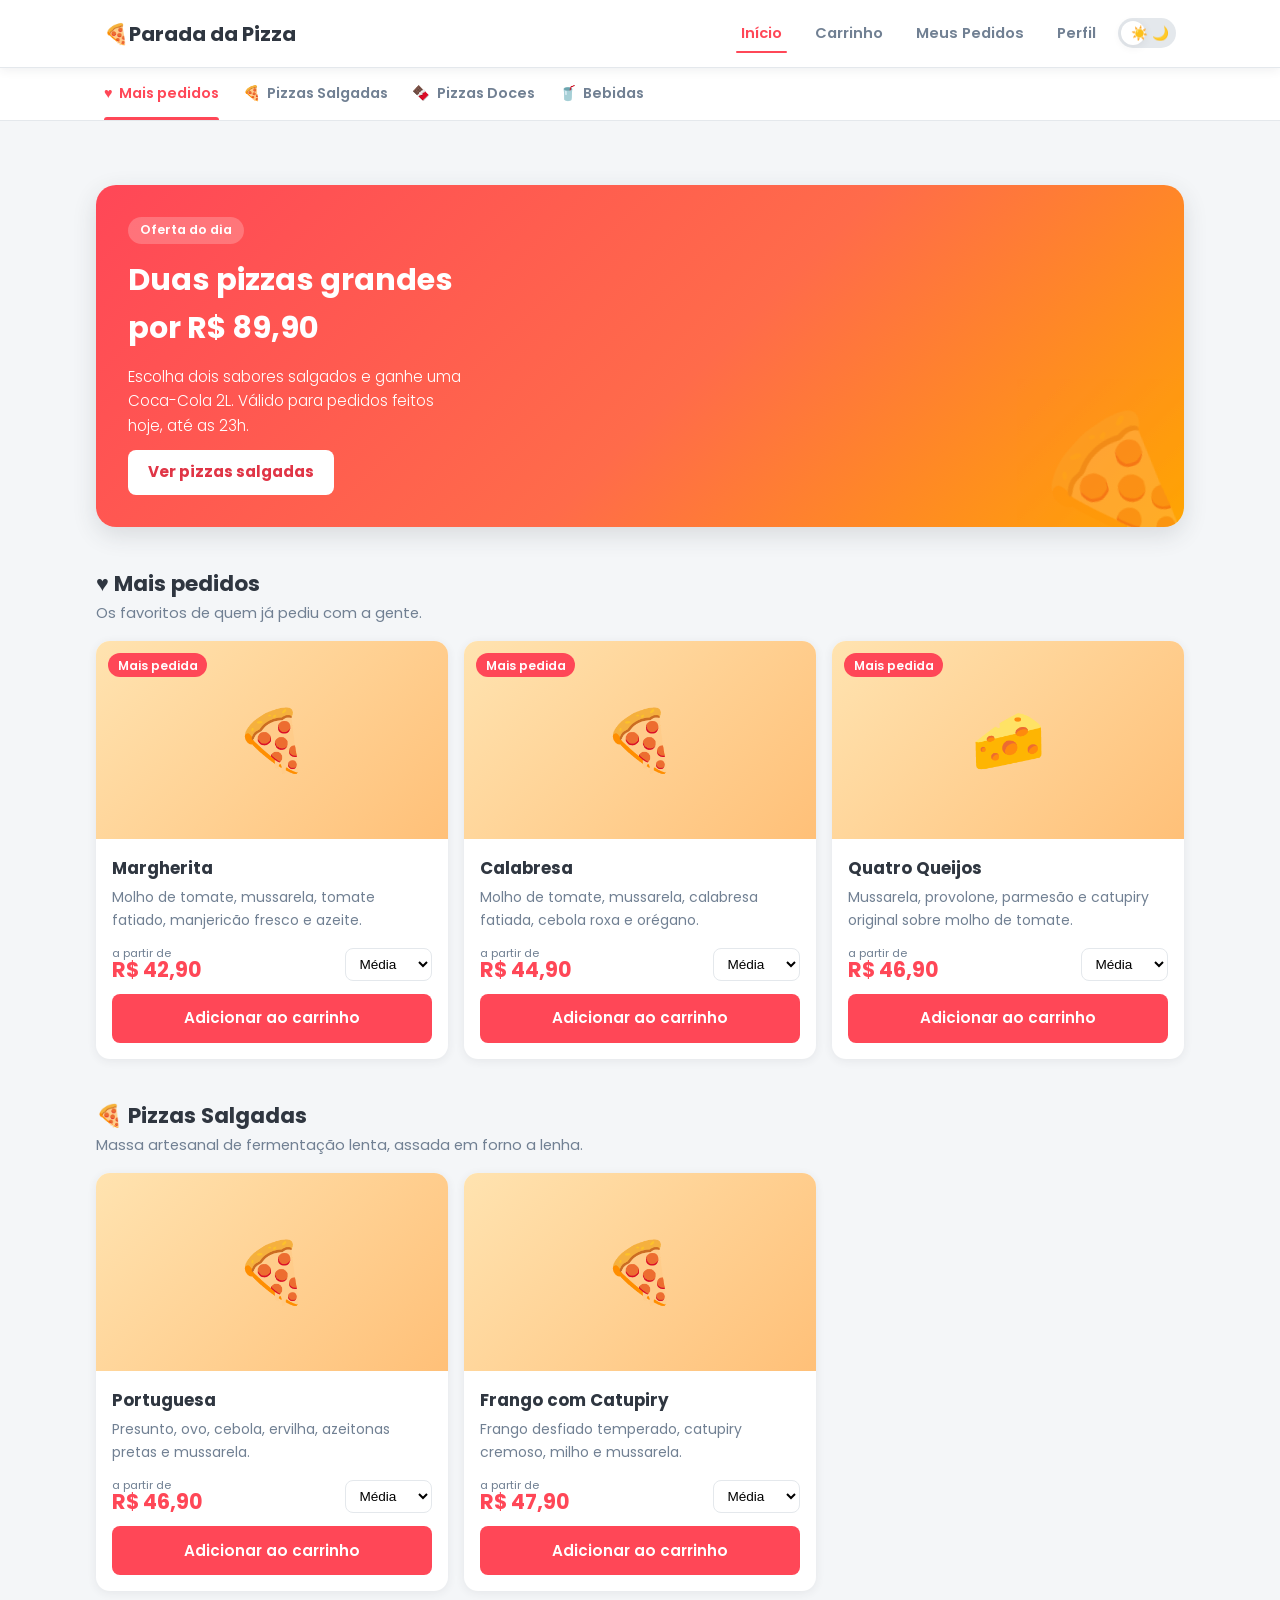
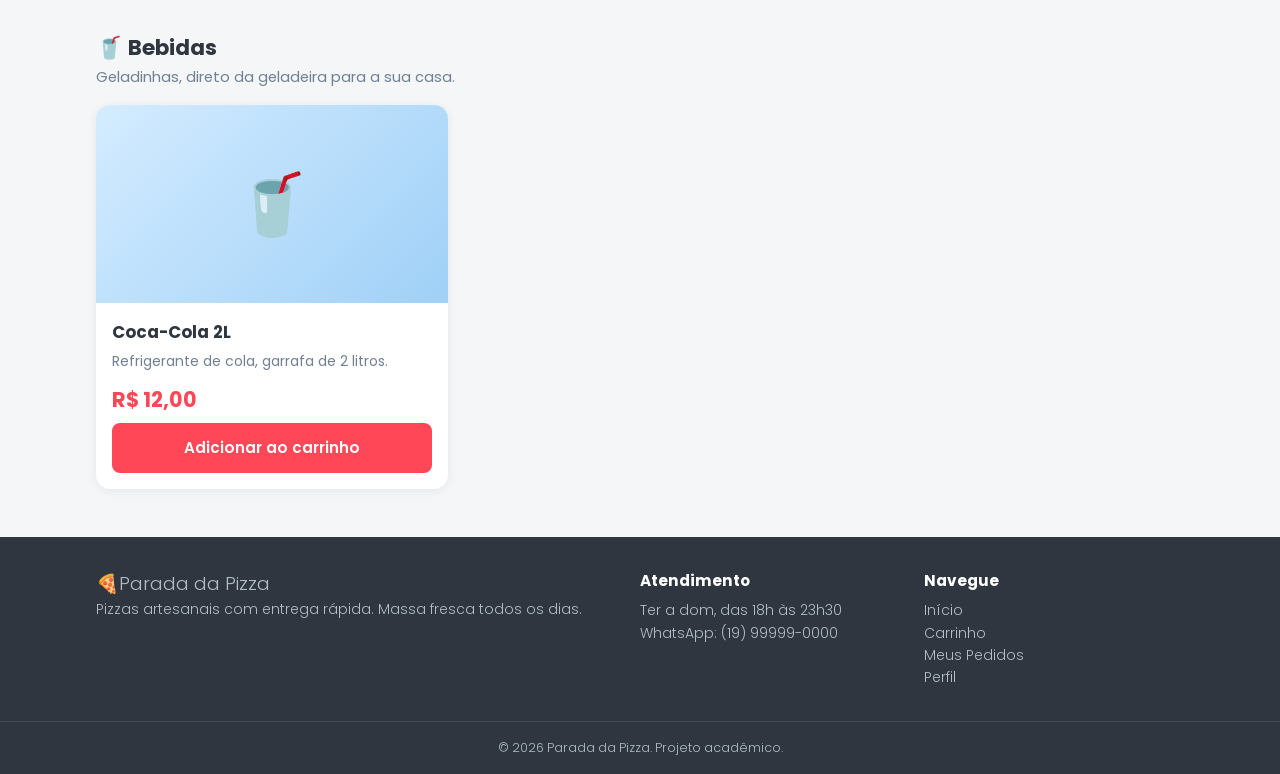
==== commit 9fb93b24: "Css refeito de forma mais simples e comentarios removidos" ====
--- a/Site_Pizzaria/index.html
+++ b/Site_Pizzaria/index.html
@@ -18,9 +18,7 @@
 
 <body>
 
-  <!-- =====================================================================
-       HEADER / NAVBAR FIXO
-       ===================================================================== -->
+  
   <header class="cabecalho">
     <div class="cabecalho__conteudo">
       <a class="logo" href="index.html">🍕Parada da Pizza</a>
@@ -44,9 +42,7 @@
     </div>
   </header>
 
-  <!-- =====================================================================
-       BARRA DE CATEGORIAS (Rolagem Horizontal estilo iFood)
-       ===================================================================== -->
+  
   <nav class="categorias" aria-label="Categorias do cardápio">
     <ul class="categorias__lista">
       <li><a class="categorias__link ativo" href="#mais-pedidos"><span aria-hidden="true">♥</span> Mais pedidos</a></li>
@@ -57,9 +53,7 @@
     </ul>
   </nav>
 
-  <!-- =====================================================================
-       CONTEÚDO PRINCIPAL (CARDÁPIO)
-       ===================================================================== -->
+ 
   <main class="conteudo">
 
     <!-- BANNER PROMOCIONAL -->
@@ -247,9 +241,7 @@
 
   </main>
 
-  <!-- =====================================================================
-       FOOTER / RODAPÉ
-       ===================================================================== -->
+  
   <footer class="rodape">
     <div class="rodape__conteudo">
       <div>
--- a/Site_Pizzaria/style.css
+++ b/Site_Pizzaria/style.css
@@ -9,13 +9,24 @@
   --borda: #e4e8ec;
   --raio-sm: 8px;
   --raio-md: 14px;
+  --raio-lg: 20px;
   --sombra: 0 2px 10px rgba(47, 54, 64, 0.08);
+  --sombra-forte: 0 8px 24px rgba(47, 54, 64, 0.14);
+  --sombra-banner: 0 8px 24px rgba(47, 54, 64, 0.14);
   --altura-header: 96px;
+  --altura-categorias: 52px;
   --largura-max: 1120px;
-  --raio-lg: 20px;
-  --sombra-forte: 0 8px 24px rgba(47, 54, 64, 0.14);
-  --altura-categorias: 52px;
-}
+
+  --foto-pizza: linear-gradient(135deg, #ffe3b0, #ffc078);
+  --foto-doce: linear-gradient(135deg, #ffd6e0, #f5a3b8);
+  --foto-bebida: linear-gradient(135deg, #d4ecff, #9fd0f7);
+  --aviso-fundo: #fff3dc;
+  --aviso-texto: #b36b00;
+  --ok-fundo: #e3f9ec;
+  --ok-texto: #1e8a4c;
+  --erro-texto: #e03546;
+}
+
 
 *,
 *::before,
@@ -26,10 +37,7 @@
 }
 
 body {
-  font-family: 'Poppins', sans-serif;
-  font-weight: 400;
-  font-size: 1rem;
-  line-height: 1.6;
+  font: 400 1rem/1.6 'Poppins', sans-serif;
   color: var(--texto);
   background-color: var(--fundo);
   padding-top: var(--altura-header);
@@ -43,6 +51,16 @@
 ul {
   list-style: none;
 }
+
+.sr-only {
+  position: absolute;
+  width: 1px;
+  height: 1px;
+  overflow: hidden;
+  clip: rect(0, 0, 0, 0);
+  white-space: nowrap;
+}
+
 
 .cabecalho {
   position: fixed;
@@ -85,13 +103,13 @@
   font-size: 0.82rem;
   font-weight: 600;
   color: var(--texto-suave);
-  transition: color 0.2s ease;
 }
 
 .menu__link:hover,
 .menu__link.ativo {
   color: var(--cor-principal);
 }
+
 
 .menu__link::after {
   content: '';
@@ -103,13 +121,62 @@
   border-radius: 2px;
   background-color: var(--cor-principal);
   transform: scaleX(0);
-  transition: transform 0.2s ease;
 }
 
 .menu__link.ativo::after,
 .menu__link:hover::after {
   transform: scaleX(1);
 }
+
+
+.menu__tema {
+  display: flex;
+  align-items: center;
+  margin-left: 0.25rem;
+}
+
+.tema__botao {
+  position: relative;
+  display: inline-flex;
+  align-items: center;
+  justify-content: space-between;
+  width: 58px;
+  height: 30px;
+  padding: 0 7px;
+  border-radius: 999px;
+  background-color: var(--borda);
+  font-size: 0.85rem;
+  line-height: 1;
+  cursor: pointer;
+  user-select: none;
+}
+
+.tema__botao::before {
+  content: '';
+  position: absolute;
+  top: 3px;
+  left: 3px;
+  width: 24px;
+  height: 24px;
+  border-radius: 50%;
+  background-color: var(--superficie);
+  box-shadow: var(--sombra);
+}
+
+.tema__botao span {
+  position: relative;
+  z-index: 1;
+}
+
+.tema__input:checked+.tema__botao::before {
+  transform: translateX(28px);
+}
+
+.tema__input:focus-visible+.tema__botao {
+  outline: 3px solid var(--cor-principal-suave);
+  outline-offset: 2px;
+}
+
 
 .conteudo {
   max-width: var(--largura-max);
@@ -119,16 +186,16 @@
 }
 
 .boas-vindas {
-  background-color: var(--superficie);
   padding: 2rem;
   border-radius: var(--raio-md);
+  background-color: var(--superficie);
   box-shadow: var(--sombra);
   text-align: center;
 }
 
 .boas-vindas h1 {
+  margin-bottom: 0.5rem;
   font-size: 1.5rem;
-  margin-bottom: 0.5rem;
   color: var(--cor-principal);
 }
 
@@ -136,79 +203,63 @@
   color: var(--texto-suave);
 }
 
-.rodape {
-  background-color: var(--texto);
-  color: #dfe4ea;
-  font-size: 0.875rem;
-}
-
-.rodape__conteudo {
-  max-width: var(--largura-max);
-  margin: 0 auto;
-  padding: 2rem 1rem;
-  display: grid;
-  grid-template-columns: 1fr;
-  gap: 1.5rem;
-}
-
-.rodape__marca {
-  font-size: 1.15rem;
+.pagina-titulo {
+  margin-bottom: 1.5rem;
+}
+
+.pagina-titulo h1 {
+  font-size: 1.6rem;
+  line-height: 1.25;
+}
+
+.pagina-titulo p {
+  margin-top: 0.25rem;
+  color: var(--texto-suave);
+}
+
+.secao {
+  margin-top: 2.5rem;
+  scroll-margin-top: calc(var(--altura-header) + var(--altura-categorias) + 1rem);
+}
+
+.secao__titulo {
+  font-size: 1.35rem;
+}
+
+.secao__subtitulo {
+  margin-bottom: 1rem;
+  color: var(--texto-suave);
+  font-size: 0.92rem;
+}
+
+.cartao {
+  padding: 1.25rem;
+  border-radius: var(--raio-md);
+  background-color: var(--superficie);
+  box-shadow: var(--sombra);
+}
+
+.subtitulo-bloco {
+  margin-bottom: 1rem;
+  font-size: 1.05rem;
   font-weight: 700;
-  color: #ffffff;
-}
-
-.rodape h3 {
-  margin-bottom: 0.4rem;
-  font-size: 0.95rem;
-  color: #ffffff;
-}
-
-.rodape p,
-.rodape li {
-  color: #b2bec3;
-  font-weight: 300;
-}
-
-.rodape a:hover {
-  color: #ffffff;
-  text-decoration: underline;
-}
-
-.rodape__direitos {
-  padding: 1rem;
-  text-align: center;
-  font-size: 0.78rem;
-  color: #b2bec3;
-  border-top: 1px solid rgba(255, 255, 255, 0.1);
-}
-
-@media (min-width: 600px) {
-  .rodape__conteudo {
-    grid-template-columns: 2fr 1fr 1fr;
-  }
-}
-
-@media (min-width: 720px) {
-  :root {
-    --altura-header: 68px;
-  }
-
-  .cabecalho__conteudo {
-    flex-direction: row;
-    justify-content: space-between;
-    padding: 0 1.5rem;
-  }
-
-  .menu__link {
-    padding: 0.5rem 0.9rem;
-    font-size: 0.92rem;
-  }
-}
-
-/* ==========================================================================
-   05. BARRA DE CATEGORIAS (estilo iFood)
-   Fica grudada logo abaixo do header fixo.
-   ========================================================================== */
+}
+
+.alerta {
+  margin-bottom: 1.25rem;
+  padding: 0.8rem 1rem;
+  border-radius: var(--raio-sm);
+  font-size: 0.92rem;
+  font-weight: 600;
+}
+
+.alerta--erro {
+  background-color: var(--cor-principal-suave);
+  border: 1.5px solid var(--cor-principal);
+  color: var(--erro-texto);
+}
+
+
 .categorias {
   position: sticky;
   top: var(--altura-header);
@@ -223,19 +274,13 @@
   padding: 0 1rem;
   display: flex;
   gap: 1.5rem;
-  overflow-x: auto;                 /* rolagem horizontal */
-  scroll-behavior: smooth;
-  -webkit-overflow-scrolling: touch;
-  scrollbar-width: none;            /* Firefox */
-}
-
-.categorias__lista::-webkit-scrollbar {
-  display: none;                    /* Chrome, Safari e Edge */
+  overflow-x: auto;
+  scrollbar-width: none;
 }
 
 .categorias__link {
   position: relative;
-  flex: 0 0 auto;                   /* impede encolhimento das abas */
+  flex: 0 0 auto;
   display: inline-flex;
   align-items: center;
   gap: 0.4rem;
@@ -244,10 +289,8 @@
   font-weight: 600;
   color: var(--texto-suave);
   white-space: nowrap;
-  transition: color 0.2s ease;
-}
-
-/* Linha indicadora colorida sob a aba selecionada */
+}
+
 .categorias__link::after {
   content: '';
   position: absolute;
@@ -258,7 +301,6 @@
   border-radius: 3px 3px 0 0;
   background-color: var(--cor-principal);
   transform: scaleX(0);
-  transition: transform 0.25s ease;
 }
 
 .categorias__link:hover,
@@ -272,9 +314,6 @@
 }
 
 
-/* ==========================================================================
-   08. BANNER PROMOCIONAL
-   ========================================================================== */
 .banner {
   position: relative;
   overflow: hidden;
@@ -282,12 +321,12 @@
   flex-direction: column;
   align-items: flex-start;
   gap: 0.75rem;
+  margin-top: 1rem;
   padding: 1.5rem;
   border-radius: var(--raio-lg);
   color: #ffffff;
   background: linear-gradient(135deg, #ff4757 0%, #ff6b4a 55%, #ffa502 100%);
-  box-shadow: 0 8px 24px rgba(47, 54, 64, 0.14);
-  margin-top: 1rem;
+  box-shadow: var(--sombra-banner);
 }
 
 .banner::after {
@@ -311,8 +350,8 @@
 }
 
 .banner__titulo {
+  max-width: 18ch;
   font-size: 1.5rem;
-  max-width: 18ch;
 }
 
 .banner__texto {
@@ -328,35 +367,11 @@
   border-radius: var(--raio-sm);
   background-color: #ffffff;
   color: var(--cor-principal-escura);
+  font-size: 0.95rem;
   font-weight: 700;
-  font-size: 0.95rem;
-  transition: transform 0.2s ease;
-}
-
-.banner__cta:hover {
-  transform: translateY(-2px);
-}
-
-/* Ajustes de Media Query para telas maiores */
-@media (min-width: 600px) {
-  .banner {
-    padding: 2rem;
-  }
-  .banner__titulo {
-    font-size: 1.9rem;
-  }
-}
-
-@media (min-width: 720px) {
-  .categorias__lista {
-    padding: 0 1.5rem;
-  }
-}
-
-/* ==========================================================================
-   09. GRID DO CARDÁPIO (cards de produto)
-   Mobile: 1 coluna | Tablet: 2 colunas | Desktop: 3 colunas
-   ========================================================================== */
+}
+
+
 .produtos-grid {
   display: grid;
   grid-template-columns: 1fr;
@@ -367,33 +382,30 @@
   display: flex;
   flex-direction: column;
   overflow: hidden;
+  border-radius: var(--raio-md);
   background-color: var(--superficie);
-  border-radius: var(--raio-md);
   box-shadow: var(--sombra);
-  transition: transform 0.2s ease, box-shadow 0.2s ease;
 }
 
 .produto-card:hover {
-  transform: translateY(-3px);
   box-shadow: var(--sombra-forte);
 }
 
-/* Placeholder da foto do produto */
 .produto-card__foto {
   position: relative;
   display: grid;
   place-items: center;
   aspect-ratio: 16 / 9;
   font-size: 3.75rem;
-  background: linear-gradient(135deg, #ffe3b0, #ffc078);
+  background: var(--foto-pizza);
 }
 
 .produto-card__foto--doce {
-  background: linear-gradient(135deg, #ffd6e0, #f5a3b8);
+  background: var(--foto-doce);
 }
 
 .produto-card__foto--bebida {
-  background: linear-gradient(135deg, #d4ecff, #9fd0f7);
+  background: var(--foto-bebida);
 }
 
 .produto-card__selo {
@@ -442,8 +454,8 @@
 .produto-card__preco {
   font-size: 1.3rem;
   font-weight: 700;
+  line-height: 1.1;
   color: var(--cor-principal);
-  line-height: 1.1;
 }
 
 .produto-card__preco small {
@@ -454,84 +466,6 @@
 }
 
 
-/* ==========================================================================
-   10. SELECTS COMPACTOS (usados nos cards de produto)
-   ========================================================================== */
-.select-compacto {
-  width: auto;
-  padding: 0.45rem 0.6rem;
-  border: 1.5px solid var(--borda);
-  border-radius: var(--raio-sm);
-  background-color: var(--superficie);
-  font-size: 0.85rem;
-  transition: border-color 0.2s ease, box-shadow 0.2s ease;
-}
-
-.select-compacto:focus {
-  outline: none;
-  border-color: var(--cor-principal);
-  box-shadow: 0 0 0 3px var(--cor-principal-suave);
-}
-
-/* ==========================================================================
-   10.1 BASE COMPARTILHADA (utilitários, cartões, formulários e botões)
-   Classes usadas por carrinho.html, pedidos.html e perfil.html.
-   ========================================================================== */
-.sr-only {
-  position: absolute;
-  width: 1px;
-  height: 1px;
-  padding: 0;
-  margin: -1px;
-  overflow: hidden;
-  clip: rect(0, 0, 0, 0);
-  white-space: nowrap;
-  border: 0;
-}
-
-.pagina-titulo {
-  margin-bottom: 1.5rem;
-}
-
-.pagina-titulo h1 {
-  font-size: 1.6rem;
-  line-height: 1.25;
-}
-
-.pagina-titulo p {
-  margin-top: 0.25rem;
-  color: var(--texto-suave);
-}
-
-.secao {
-  margin-top: 2.5rem;
-  scroll-margin-top: calc(var(--altura-header) + var(--altura-categorias) + 1rem);
-}
-
-.secao__titulo {
-  font-size: 1.35rem;
-}
-
-.secao__subtitulo {
-  margin-bottom: 1rem;
-  color: var(--texto-suave);
-  font-size: 0.92rem;
-}
-
-.cartao {
-  padding: 1.25rem;
-  background-color: var(--superficie);
-  border-radius: var(--raio-md);
-  box-shadow: var(--sombra);
-}
-
-.subtitulo-bloco {
-  margin-bottom: 1rem;
-  font-size: 1.05rem;
-  font-weight: 700;
-}
-
-/* ----- Campos de formulário ----- */
 .campo {
   display: flex;
   flex-direction: column;
@@ -541,6 +475,16 @@
 .campo label {
   font-size: 0.85rem;
   font-weight: 600;
+}
+
+.campo small {
+  font-size: 0.78rem;
+  color: var(--texto-suave);
+}
+
+.campo textarea {
+  min-height: 96px;
+  resize: vertical;
 }
 
 .campo input,
@@ -554,28 +498,28 @@
   font: inherit;
   font-size: 0.92rem;
   color: var(--texto);
-  transition: border-color 0.2s ease, box-shadow 0.2s ease;
-}
-
-.campo textarea {
-  min-height: 96px;
-  resize: vertical;
-}
+}
+
+.select-compacto {
+  width: auto;
+  padding: 0.45rem 0.6rem;
+  border: 1.5px solid var(--borda);
+  border-radius: var(--raio-sm);
+  background-color: var(--superficie);
+  font-size: 0.85rem;
+}
+
 
 .campo input:focus,
 .campo select:focus,
-.campo textarea:focus {
+.campo textarea:focus,
+.select-compacto:focus,
+.item-carrinho__qtd input:focus {
   outline: none;
   border-color: var(--cor-principal);
   box-shadow: 0 0 0 3px var(--cor-principal-suave);
 }
 
-.campo small {
-  font-size: 0.78rem;
-  color: var(--texto-suave);
-}
-
-/* ----- Botões ----- */
 .btn {
   display: inline-flex;
   align-items: center;
@@ -588,7 +532,6 @@
   font-size: 0.95rem;
   font-weight: 600;
   cursor: pointer;
-  transition: background-color 0.2s ease, border-color 0.2s ease, color 0.2s ease, transform 0.2s ease;
 }
 
 .btn:focus-visible {
@@ -640,29 +583,39 @@
   font-size: 0.82rem;
 }
 
-/* ==========================================================================
-   11. CARRINHO (carrinho.html)
-   ========================================================================== */
-.carrinho-layout {
+
+.carrinho-layout,
+.perfil-layout {
   display: grid;
   grid-template-columns: 1fr;
   gap: 1.25rem;
 }
 
-.carrinho-coluna {
+.carrinho-coluna,
+.perfil-coluna,
+.pedidos,
+.pedidos__lista {
   display: flex;
   flex-direction: column;
   gap: 1.25rem;
 }
 
-/* ----- Lista de itens do carrinho ----- */
 .lista-itens {
   display: flex;
   flex-direction: column;
   gap: 0.75rem;
 }
 
-/* Mobile: 2 linhas  ->  [foto | info]  /  [quantidade | subtotal] */
+.pagamento__opcoes,
+.enderecos-lista,
+.conta-acoes {
+  display: flex;
+  flex-direction: column;
+  gap: 0.6rem;
+  border: 0;
+}
+
+
 .item-carrinho {
   display: grid;
   grid-template-columns: 72px 1fr;
@@ -684,11 +637,11 @@
   height: 72px;
   border-radius: var(--raio-sm);
   font-size: 2.25rem;
-  background: linear-gradient(135deg, #ffe3b0, #ffc078);
+  background: var(--foto-pizza);
 }
 
 .item-carrinho__foto--bebida {
-  background: linear-gradient(135deg, #d4ecff, #9fd0f7);
+  background: var(--foto-bebida);
 }
 
 .item-carrinho__info {
@@ -713,12 +666,6 @@
   display: inline-block;
   margin-top: 0.35rem;
   font-size: 0.8rem;
-  font-weight: 600;
-  color: var(--cor-principal);
-}
-
-.item-carrinho__remover:hover {
-  text-decoration: underline;
 }
 
 .item-carrinho__qtd {
@@ -737,12 +684,6 @@
   text-align: center;
 }
 
-.item-carrinho__qtd input:focus {
-  outline: none;
-  border-color: var(--cor-principal);
-  box-shadow: 0 0 0 3px var(--cor-principal-suave);
-}
-
 .item-carrinho__subtotal {
   grid-area: subtotal;
   justify-self: end;
@@ -758,19 +699,60 @@
   color: var(--texto-suave);
 }
 
+.qtd-btn {
+  width: 2rem;
+  height: 2rem;
+  border: 1.5px solid var(--borda);
+  border-radius: 50%;
+  background-color: var(--superficie);
+  color: var(--texto);
+  font: inherit;
+  font-weight: 700;
+  line-height: 1;
+  cursor: pointer;
+}
+
+.qtd-btn:hover {
+  border-color: var(--cor-principal);
+  color: var(--cor-principal);
+}
+
 .link-continuar {
   display: inline-block;
   margin-top: 1rem;
   font-size: 0.9rem;
+}
+
+.lista-acoes {
+  display: flex;
+  flex-wrap: wrap;
+  align-items: center;
+  justify-content: space-between;
+  gap: 0.75rem;
+  margin-top: 1rem;
+}
+
+.lista-acoes .link-continuar {
+  margin-top: 0;
+}
+
+
+.item-carrinho__remover,
+.link-continuar,
+.entrega-info a,
+.endereco__acoes,
+.novo-endereco summary {
   font-weight: 600;
   color: var(--cor-principal);
 }
 
-.link-continuar:hover {
+.item-carrinho__remover:hover,
+.link-continuar:hover,
+.endereco__acoes:hover,
+.novo-endereco summary:hover {
   text-decoration: underline;
 }
 
-/* ----- Endereço de entrega (resumo no topo) ----- */
 .entrega-info {
   display: flex;
   flex-wrap: wrap;
@@ -788,18 +770,6 @@
   color: var(--texto-suave);
 }
 
-.entrega-info a {
-  font-weight: 600;
-  color: var(--cor-principal);
-}
-
-/* ----- Forma de pagamento ----- */
-.pagamento__opcoes {
-  display: flex;
-  flex-direction: column;
-  gap: 0.6rem;
-  border: 0;
-}
 
 .pagamento__opcoes legend {
   margin-bottom: 0.75rem;
@@ -817,29 +787,29 @@
   border-radius: var(--raio-sm);
   cursor: pointer;
   font-weight: 600;
-  transition: border-color 0.2s ease, background-color 0.2s ease;
-}
-
-.opcao-pagamento input {
+}
+
+.opcao-pagamento:has(input:checked) {
+  border-color: var(--cor-principal);
+  background-color: var(--cor-principal-suave);
+}
+
+.opcao-pagamento input,
+.opcao-check input {
   width: 1.1rem;
   height: 1.1rem;
   accent-color: var(--cor-principal);
 }
 
-.opcao-pagamento small {
+.opcao-pagamento small,
+.opcao-check small {
   display: block;
+  font-size: 0.78rem;
   font-weight: 400;
   color: var(--texto-suave);
-  font-size: 0.78rem;
-}
-
-/* Destaca a opção selecionada */
-.opcao-pagamento:has(input:checked) {
-  border-color: var(--cor-principal);
-  background-color: var(--cor-principal-suave);
-}
-
-/* Campo de troco condicional */
+}
+
+
 .campo-troco {
   display: none;
   margin-top: 0.25rem;
@@ -849,7 +819,7 @@
   display: flex;
 }
 
-/* ----- Resumo financeiro ----- */
+
 .resumo__linha {
   display: flex;
   justify-content: space-between;
@@ -889,56 +859,7 @@
   color: var(--texto-suave);
 }
 
-/* ----- Ajustes Responsivos do Carrinho (Media Queries) ----- */
-@media (min-width: 600px) {
-  .item-carrinho {
-    grid-template-columns: 80px 1fr auto 110px;
-    grid-template-areas: "foto info qtd subtotal";
-  }
-
-  .item-carrinho__foto {
-    width: 80px;
-    height: 80px;
-  }
-}
-
-@media (min-width: 960px) {
-  .carrinho-layout {
-    grid-template-columns: 1fr 360px;
-    align-items: start;
-  }
-
-  .resumo-lateral {
-    position: sticky;
-    top: calc(var(--altura-header) + 1.25rem);
-  }
-}
-
-/* ==========================================================================
-   09.1 GRID DO CARDÁPIO - colunas por tamanho de tela
-   ========================================================================== */
-@media (min-width: 600px) {
-  .produtos-grid {
-    grid-template-columns: repeat(2, 1fr);
-  }
-}
-
-@media (min-width: 960px) {
-  .produtos-grid {
-    grid-template-columns: repeat(3, 1fr);
-  }
-}
-
-/* ==========================================================================
-   12. MEUS PEDIDOS (pedidos.html)
-   ========================================================================== */
-.pedidos {
-  display: flex;
-  flex-direction: column;
-  gap: 1.25rem;
-}
-
-/* ----- Filtros (somente CSS: radios + :has) ----- */
+
 .pedidos__filtros {
   min-width: 0;
   border: 0;
@@ -946,10 +867,6 @@
   gap: 0.5rem;
   overflow-x: auto;
   scrollbar-width: none;
-}
-
-.pedidos__filtros::-webkit-scrollbar {
-  display: none;
 }
 
 .filtro {
@@ -962,7 +879,6 @@
   font-weight: 600;
   color: var(--texto-suave);
   cursor: pointer;
-  transition: border-color 0.2s ease, background-color 0.2s ease, color 0.2s ease;
 }
 
 .filtro:hover {
@@ -979,19 +895,13 @@
   box-shadow: 0 0 0 3px var(--cor-principal-suave);
 }
 
+
 .pedidos:has(#filtro-andamento:checked) .pedido:not([data-status="andamento"]),
 .pedidos:has(#filtro-entregue:checked) .pedido:not([data-status="entregue"]),
 .pedidos:has(#filtro-cancelado:checked) .pedido:not([data-status="cancelado"]) {
   display: none;
 }
 
-.pedidos__lista {
-  display: flex;
-  flex-direction: column;
-  gap: 1.25rem;
-}
-
-/* ----- Cartão de pedido ----- */
 .pedido__cabecalho {
   display: flex;
   flex-wrap: wrap;
@@ -1022,21 +932,21 @@
 }
 
 .selo-status--andamento {
-  background-color: #fff3dc;
-  color: #b36b00;
+  background-color: var(--aviso-fundo);
+  color: var(--aviso-texto);
 }
 
 .selo-status--entregue {
-  background-color: #e3f9ec;
-  color: #1e8a4c;
+  background-color: var(--ok-fundo);
+  color: var(--ok-texto);
 }
 
 .selo-status--cancelado {
   background-color: var(--cor-principal-suave);
-  color: var(--cor-principal-escura);
-}
-
-/* ----- Linha do tempo do pedido ----- */
+  color: var(--erro-texto);
+}
+
+
 .etapas {
   display: grid;
   grid-template-columns: repeat(4, 1fr);
@@ -1106,16 +1016,19 @@
   box-shadow: 0 0 0 4px var(--cor-principal-suave);
 }
 
+.pedido__aviso,
+.pedido__detalhes {
+  border-radius: var(--raio-sm);
+  background-color: var(--fundo);
+}
+
 .pedido__aviso {
   margin: 1rem 0 0.5rem;
   padding: 0.7rem 0.9rem;
-  border-radius: var(--raio-sm);
-  background-color: var(--fundo);
   font-size: 0.85rem;
   color: var(--texto-suave);
 }
 
-/* ----- Itens e resumo do pedido ----- */
 .pedido__corpo {
   display: grid;
   grid-template-columns: 1fr;
@@ -1144,8 +1057,6 @@
 
 .pedido__detalhes {
   padding: 0.9rem;
-  border-radius: var(--raio-sm);
-  background-color: var(--fundo);
   font-size: 0.85rem;
 }
 
@@ -1177,27 +1088,21 @@
   font-weight: 700;
 }
 
-.pedido__acoes {
+.pedido__acoes,
+.form-acoes {
   display: flex;
   flex-wrap: wrap;
   gap: 0.5rem;
+}
+
+.pedido__acoes {
   margin-top: 1rem;
 }
 
-/* ==========================================================================
-   13. PERFIL (perfil.html)
-   ========================================================================== */
-.perfil-layout {
-  display: grid;
-  grid-template-columns: 1fr;
-  gap: 1.25rem;
-}
-
-.perfil-coluna {
-  display: flex;
-  flex-direction: column;
-  gap: 1.25rem;
-}
+.form-acoes {
+  margin-top: 1.25rem;
+}
+
 
 .form-grid {
   display: grid;
@@ -1209,16 +1114,17 @@
   grid-column: 1 / -1;
 }
 
-.form-acoes {
-  display: flex;
-  flex-wrap: wrap;
-  gap: 0.5rem;
-  margin-top: 1.25rem;
-}
-
-/* ----- Cartão do usuário ----- */
 .perfil-usuario {
   text-align: center;
+}
+
+.perfil-usuario h2 {
+  font-size: 1.15rem;
+}
+
+.perfil-usuario p {
+  font-size: 0.85rem;
+  color: var(--texto-suave);
 }
 
 .avatar {
@@ -1234,15 +1140,6 @@
   font-weight: 700;
 }
 
-.perfil-usuario h2 {
-  font-size: 1.15rem;
-}
-
-.perfil-usuario p {
-  font-size: 0.85rem;
-  color: var(--texto-suave);
-}
-
 .perfil-estatisticas {
   display: flex;
   justify-content: space-around;
@@ -1262,14 +1159,6 @@
   color: var(--texto-suave);
 }
 
-/* ----- Endereços ----- */
-.enderecos-lista {
-  display: flex;
-  flex-direction: column;
-  gap: 0.6rem;
-  border: 0;
-}
-
 .enderecos-lista .opcao-pagamento {
   align-items: flex-start;
 }
@@ -1278,12 +1167,6 @@
   margin-left: auto;
   align-self: center;
   font-size: 0.8rem;
-  font-weight: 600;
-  color: var(--cor-principal);
-}
-
-.endereco__acoes:hover {
-  text-decoration: underline;
 }
 
 .novo-endereco {
@@ -1295,19 +1178,12 @@
 .novo-endereco summary {
   cursor: pointer;
   font-size: 0.92rem;
-  font-weight: 600;
-  color: var(--cor-principal);
-}
-
-.novo-endereco summary:hover {
-  text-decoration: underline;
 }
 
 .novo-endereco[open] summary {
   margin-bottom: 1rem;
 }
 
-/* ----- Preferências ----- */
 .opcao-check {
   display: flex;
   align-items: flex-start;
@@ -1319,33 +1195,105 @@
 }
 
 .opcao-check input {
-  width: 1.1rem;
-  height: 1.1rem;
   margin-top: 0.2rem;
-  accent-color: var(--cor-principal);
-}
-
-.opcao-check small {
-  display: block;
-  font-weight: 400;
+}
+
+
+.rodape {
+  background-color: var(--texto);
+  color: #dfe4ea;
+  font-size: 0.875rem;
+}
+
+.rodape__conteudo {
+  max-width: var(--largura-max);
+  margin: 0 auto;
+  padding: 2rem 1rem;
+  display: grid;
+  grid-template-columns: 1fr;
+  gap: 1.5rem;
+}
+
+.rodape__marca {
+  font-size: 1.15rem;
+  font-weight: 700;
+  color: #ffffff;
+}
+
+.rodape h3 {
+  margin-bottom: 0.4rem;
+  font-size: 0.95rem;
+  color: #ffffff;
+}
+
+.rodape p,
+.rodape li {
+  color: #b2bec3;
+  font-weight: 300;
+}
+
+.rodape a:hover {
+  color: #ffffff;
+  text-decoration: underline;
+}
+
+.rodape__direitos {
+  padding: 1rem;
+  text-align: center;
   font-size: 0.78rem;
-  color: var(--texto-suave);
-}
-
-.conta-acoes {
-  display: flex;
-  flex-direction: column;
-  gap: 0.6rem;
-}
-
-/* ----- Ajustes Responsivos (Pedidos e Perfil) ----- */
+  border-top: 1px solid rgba(255, 255, 255, 0.1);
+}
+
+
 @media (min-width: 600px) {
+  .rodape__conteudo {
+    grid-template-columns: 2fr 1fr 1fr;
+  }
+
+  .banner {
+    padding: 2rem;
+  }
+
+  .banner__titulo {
+    font-size: 1.9rem;
+  }
+
+  .produtos-grid,
   .form-grid {
     grid-template-columns: repeat(2, 1fr);
   }
+
+  .item-carrinho {
+    grid-template-columns: 80px 1fr auto 110px;
+    grid-template-areas: "foto info qtd subtotal";
+  }
+
+  .item-carrinho__foto {
+    width: 80px;
+    height: 80px;
+  }
 }
 
 @media (min-width: 720px) {
+  :root {
+    --altura-header: 68px;
+  }
+
+  .cabecalho__conteudo {
+    flex-direction: row;
+    justify-content: space-between;
+    padding: 0 1.5rem;
+  }
+
+  .menu__link {
+    padding: 0.5rem 0.9rem;
+    font-size: 0.92rem;
+  }
+
+  .categorias__lista {
+    padding: 0 1.5rem;
+  }
+
   .pedido__corpo {
     grid-template-columns: 1.4fr 1fr;
     gap: 1.5rem;
@@ -1357,11 +1305,21 @@
 }
 
 @media (min-width: 960px) {
+  .produtos-grid {
+    grid-template-columns: repeat(3, 1fr);
+  }
+
+  .carrinho-layout {
+    grid-template-columns: 1fr 360px;
+    align-items: start;
+  }
+
   .perfil-layout {
     grid-template-columns: 1fr 360px;
     align-items: start;
   }
 
+  .resumo-lateral,
   .perfil-lateral {
     position: sticky;
     top: calc(var(--altura-header) + 1.25rem);
@@ -1369,66 +1327,8 @@
 }
 
 
-/* ==========================================================================
-   14. MODO ESCURO COM BOTÃO (somente CSS, sem JavaScript)
-   Um checkbox escondido (#tema-escuro) guarda o estado; o seletor :has()
-   aplica o tema escuro na página inteira quando ele está marcado.
-   O <label> do checkbox é o botão com ☀️ (claro) e 🌙 (escuro).
-   ========================================================================== */
-.menu__tema {
-  display: flex;
-  align-items: center;
-  margin-left: 0.25rem;
-}
-
-.tema__botao {
-  position: relative;
-  display: inline-flex;
-  align-items: center;
-  justify-content: space-between;
-  width: 58px;
-  height: 30px;
-  padding: 0 7px;
-  border-radius: 999px;
-  background-color: var(--borda);
-  font-size: 0.85rem;
-  line-height: 1;
-  cursor: pointer;
-  user-select: none;
-  transition: background-color 0.25s ease;
-}
-
-/* Bolinha que desliza para trás do ícone ativo */
-.tema__botao::before {
-  content: '';
-  position: absolute;
-  top: 3px;
-  left: 3px;
-  width: 24px;
-  height: 24px;
-  border-radius: 50%;
-  background-color: var(--superficie);
-  box-shadow: var(--sombra);
-  transition: transform 0.25s ease;
-}
-
-.tema__botao span {
-  position: relative;
-  z-index: 1;
-}
-
-.tema__input:checked + .tema__botao::before {
-  transform: translateX(28px);
-}
-
-.tema__input:focus-visible + .tema__botao {
-  outline: 3px solid var(--cor-principal-suave);
-  outline-offset: 2px;
-}
-
-/* ----- Tema escuro: troca as variáveis e corrige cores fixas ----- */
 :root:has(#tema-escuro:checked) {
-  color-scheme: dark;          /* barras de rolagem e controles nativos escuros */
+  color-scheme: dark;
   --fundo: #121417;
   --superficie: #1d2126;
   --texto: #e8eaed;
@@ -1437,102 +1337,24 @@
   --cor-principal-suave: rgba(255, 71, 87, 0.16);
   --sombra: 0 2px 10px rgba(0, 0, 0, 0.45);
   --sombra-forte: 0 8px 24px rgba(0, 0, 0, 0.55);
-}
-
-/* Rodapé usava var(--texto) como fundo: no escuro ficaria claro */
+  --sombra-banner: 0 8px 24px rgba(0, 0, 0, 0.5);
+  --foto-pizza: linear-gradient(135deg, #7a5420, #5c3a12);
+  --foto-doce: linear-gradient(135deg, #6b2a3d, #4a1c2b);
+  --foto-bebida: linear-gradient(135deg, #1f4668, #153148);
+  --aviso-fundo: rgba(255, 165, 2, 0.16);
+  --aviso-texto: #ffb84d;
+  --ok-fundo: rgba(46, 213, 115, 0.16);
+  --ok-texto: #4cdc8c;
+  --erro-texto: #ff7a87;
+}
+
 :root:has(#tema-escuro:checked) .rodape {
   background-color: #0c0e10;
   border-top: 1px solid var(--borda);
 }
 
-:root:has(#tema-escuro:checked) .produto-card__foto,
-:root:has(#tema-escuro:checked) .item-carrinho__foto {
-  background: linear-gradient(135deg, #7a5420, #5c3a12);
-}
-
-:root:has(#tema-escuro:checked) .produto-card__foto--doce {
-  background: linear-gradient(135deg, #6b2a3d, #4a1c2b);
-}
-
-:root:has(#tema-escuro:checked) .produto-card__foto--bebida,
-:root:has(#tema-escuro:checked) .item-carrinho__foto--bebida {
-  background: linear-gradient(135deg, #1f4668, #153148);
-}
-
-:root:has(#tema-escuro:checked) .selo-status--andamento {
-  background-color: rgba(255, 165, 2, 0.16);
-  color: #ffb84d;
-}
-
-:root:has(#tema-escuro:checked) .selo-status--entregue {
-  background-color: rgba(46, 213, 115, 0.16);
-  color: #4cdc8c;
-}
-
-:root:has(#tema-escuro:checked) .selo-status--cancelado {
-  background-color: rgba(255, 71, 87, 0.16);
-  color: #ff7a87;
-}
-
-/* Campos que não definiam cor/fundo próprios */
 :root:has(#tema-escuro:checked) .select-compacto,
 :root:has(#tema-escuro:checked) .item-carrinho__qtd input {
   background-color: var(--superficie);
   color: var(--texto);
-}
-
-:root:has(#tema-escuro:checked) .banner {
-  box-shadow: 0 8px 24px rgba(0, 0, 0, 0.5);
-}
-
-/* ----- Aviso de erro (ex.: pedido não finalizado) ----- */
-.alerta {
-  margin-bottom: 1.25rem;
-  padding: 0.8rem 1rem;
-  border-radius: var(--raio-sm);
-  font-size: 0.92rem;
-  font-weight: 600;
-}
-
-.alerta--erro {
-  background-color: var(--cor-principal-suave);
-  border: 1.5px solid var(--cor-principal);
-  color: var(--cor-principal-escura);
-}
-
-:root:has(#tema-escuro:checked) .alerta--erro {
-  color: #ff7a87;
-}
-
-/* ----- Controles de quantidade (− / +) e ações da lista do carrinho ----- */
-.qtd-btn {
-  width: 2rem;
-  height: 2rem;
-  border: 1.5px solid var(--borda);
-  border-radius: 50%;
-  background-color: var(--superficie);
-  color: var(--texto);
-  font: inherit;
-  font-weight: 700;
-  line-height: 1;
-  cursor: pointer;
-  transition: border-color 0.2s ease, color 0.2s ease;
-}
-
-.qtd-btn:hover {
-  border-color: var(--cor-principal);
-  color: var(--cor-principal);
-}
-
-.lista-acoes {
-  display: flex;
-  flex-wrap: wrap;
-  align-items: center;
-  justify-content: space-between;
-  gap: 0.75rem;
-  margin-top: 1rem;
-}
-
-.lista-acoes .link-continuar {
-  margin-top: 0;
-}
+}
